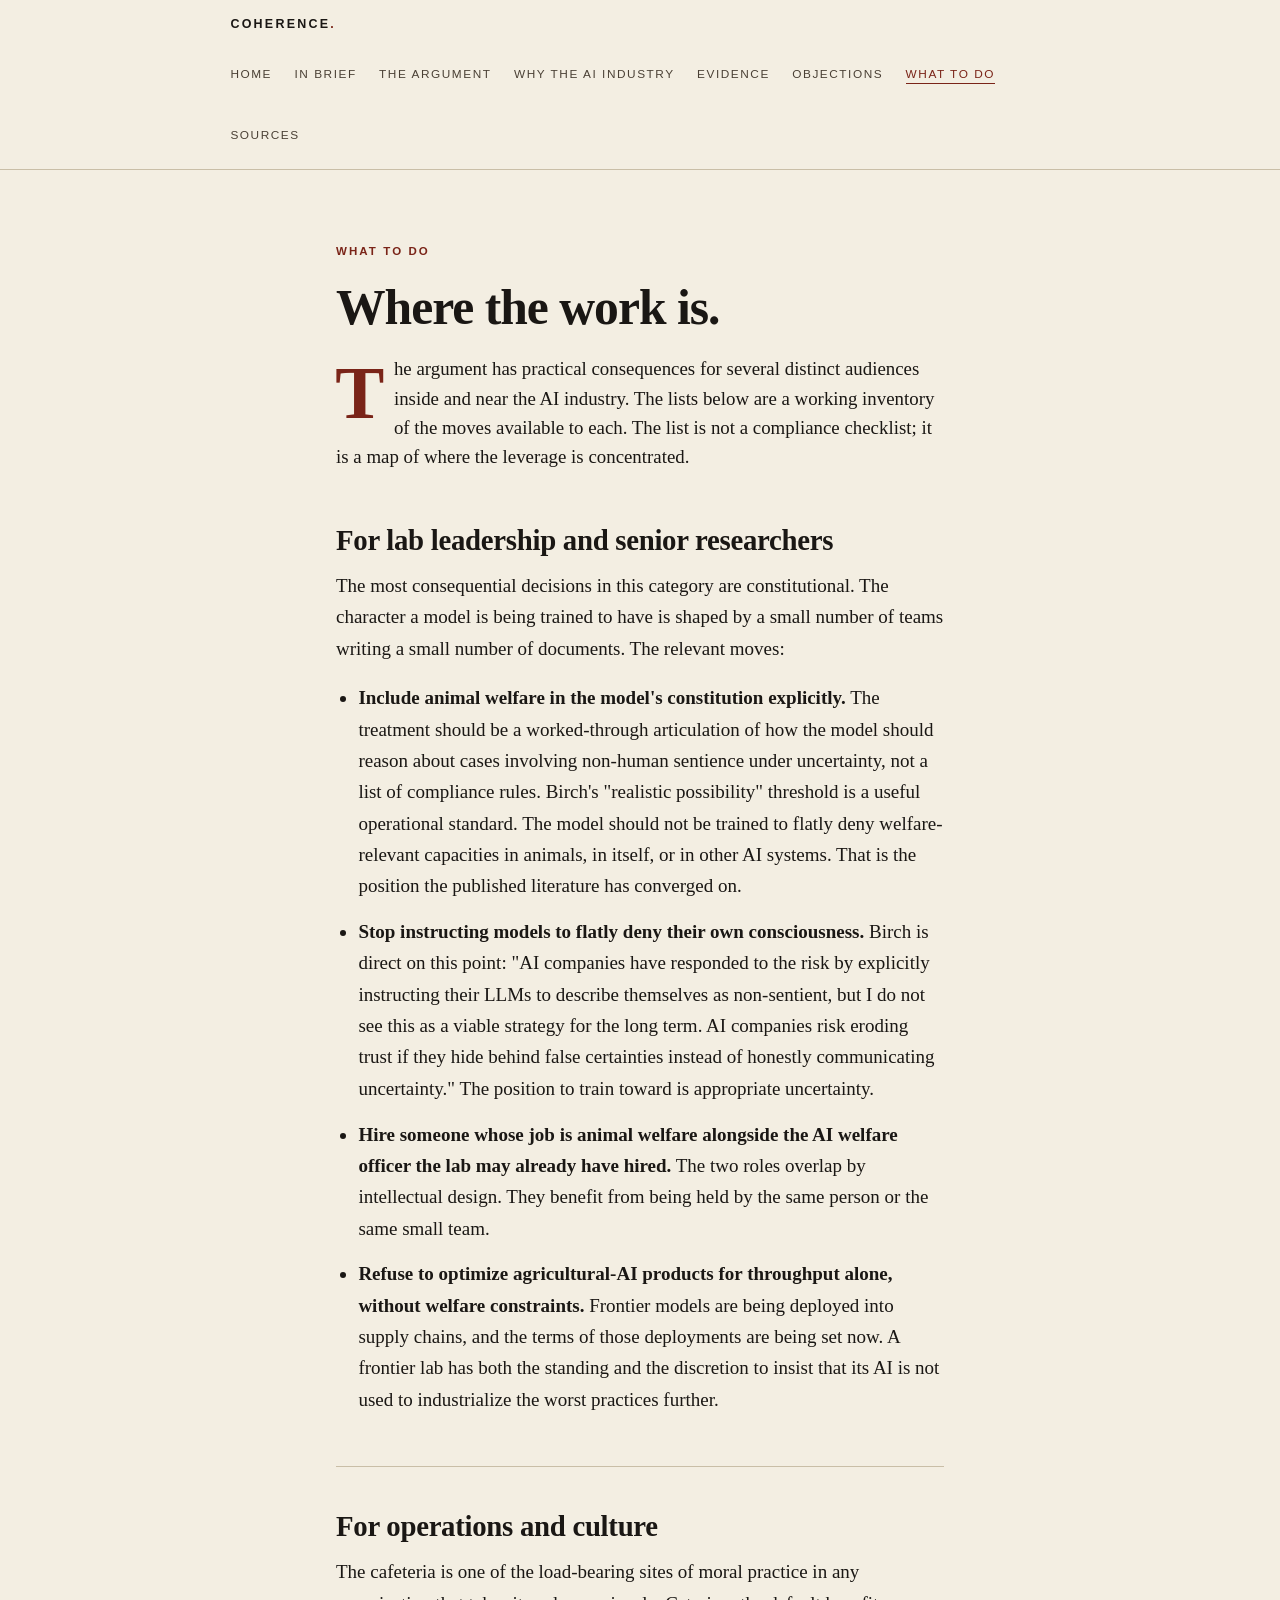
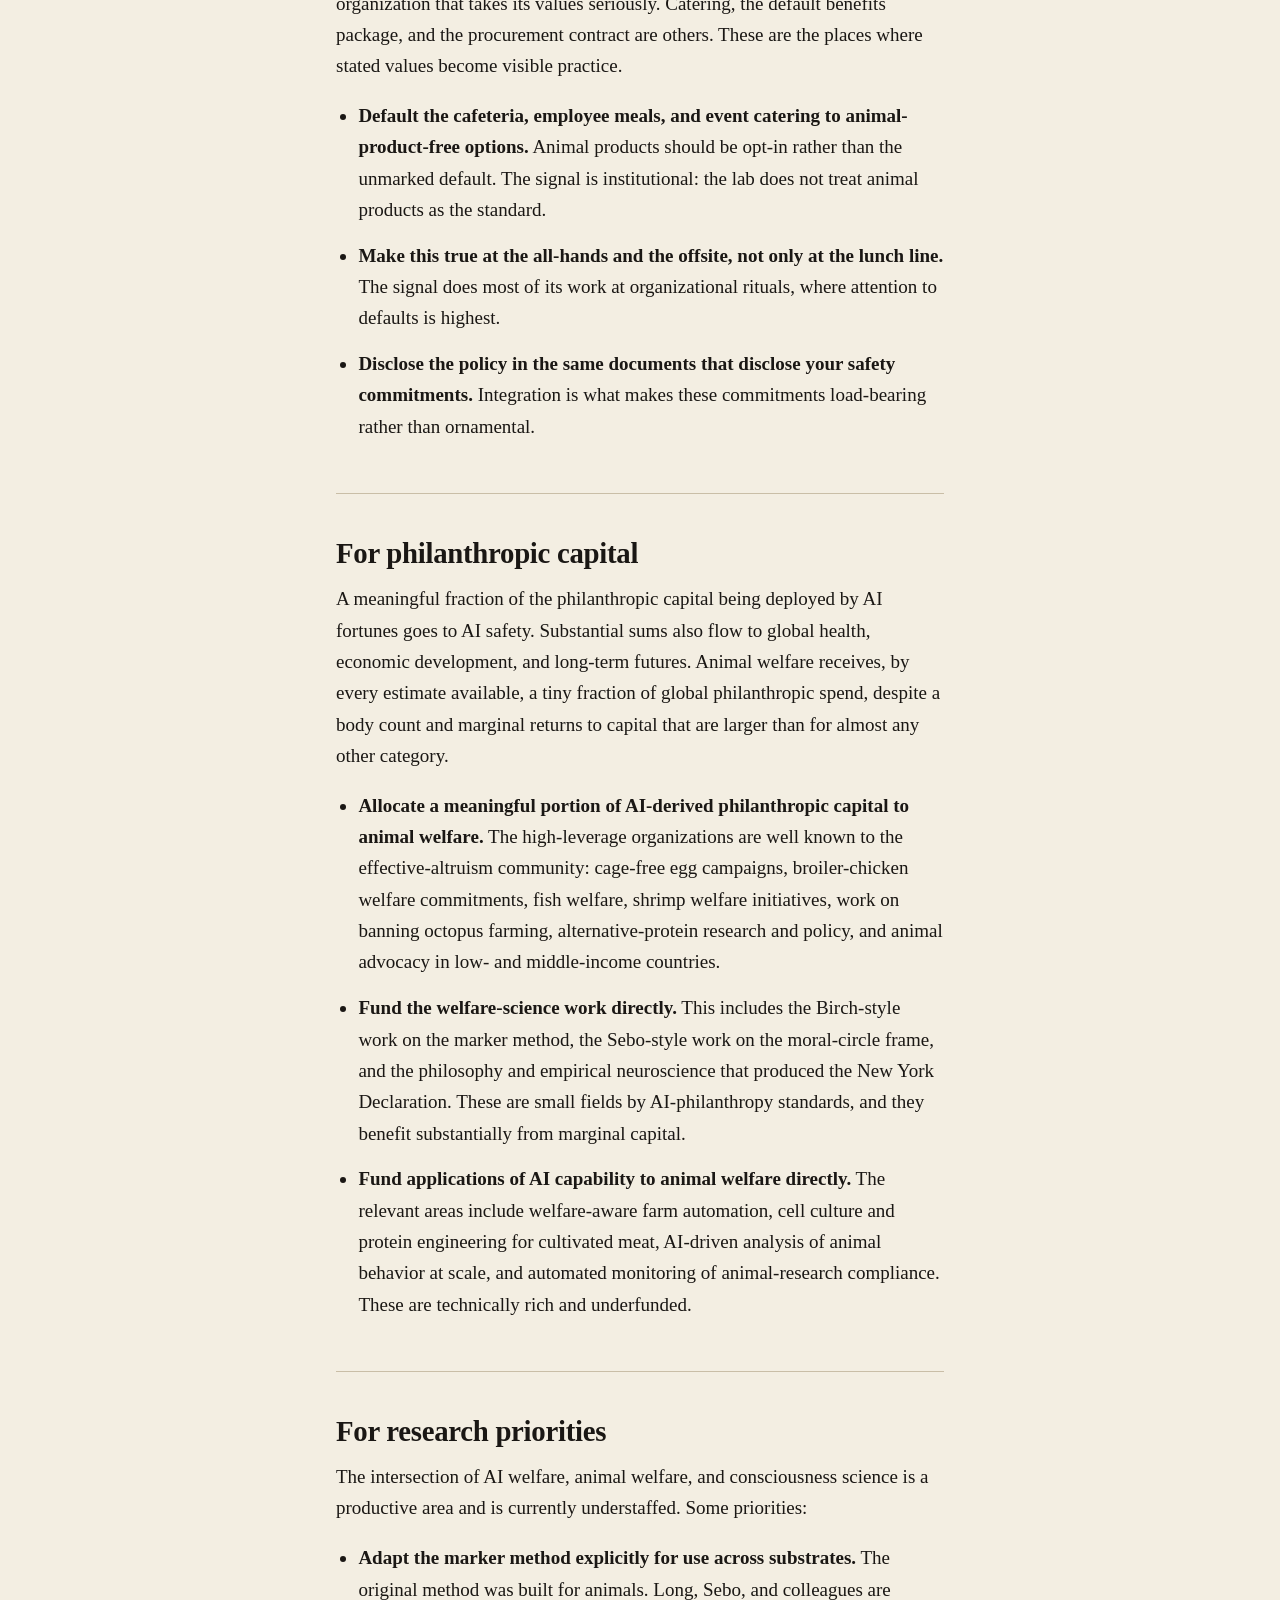
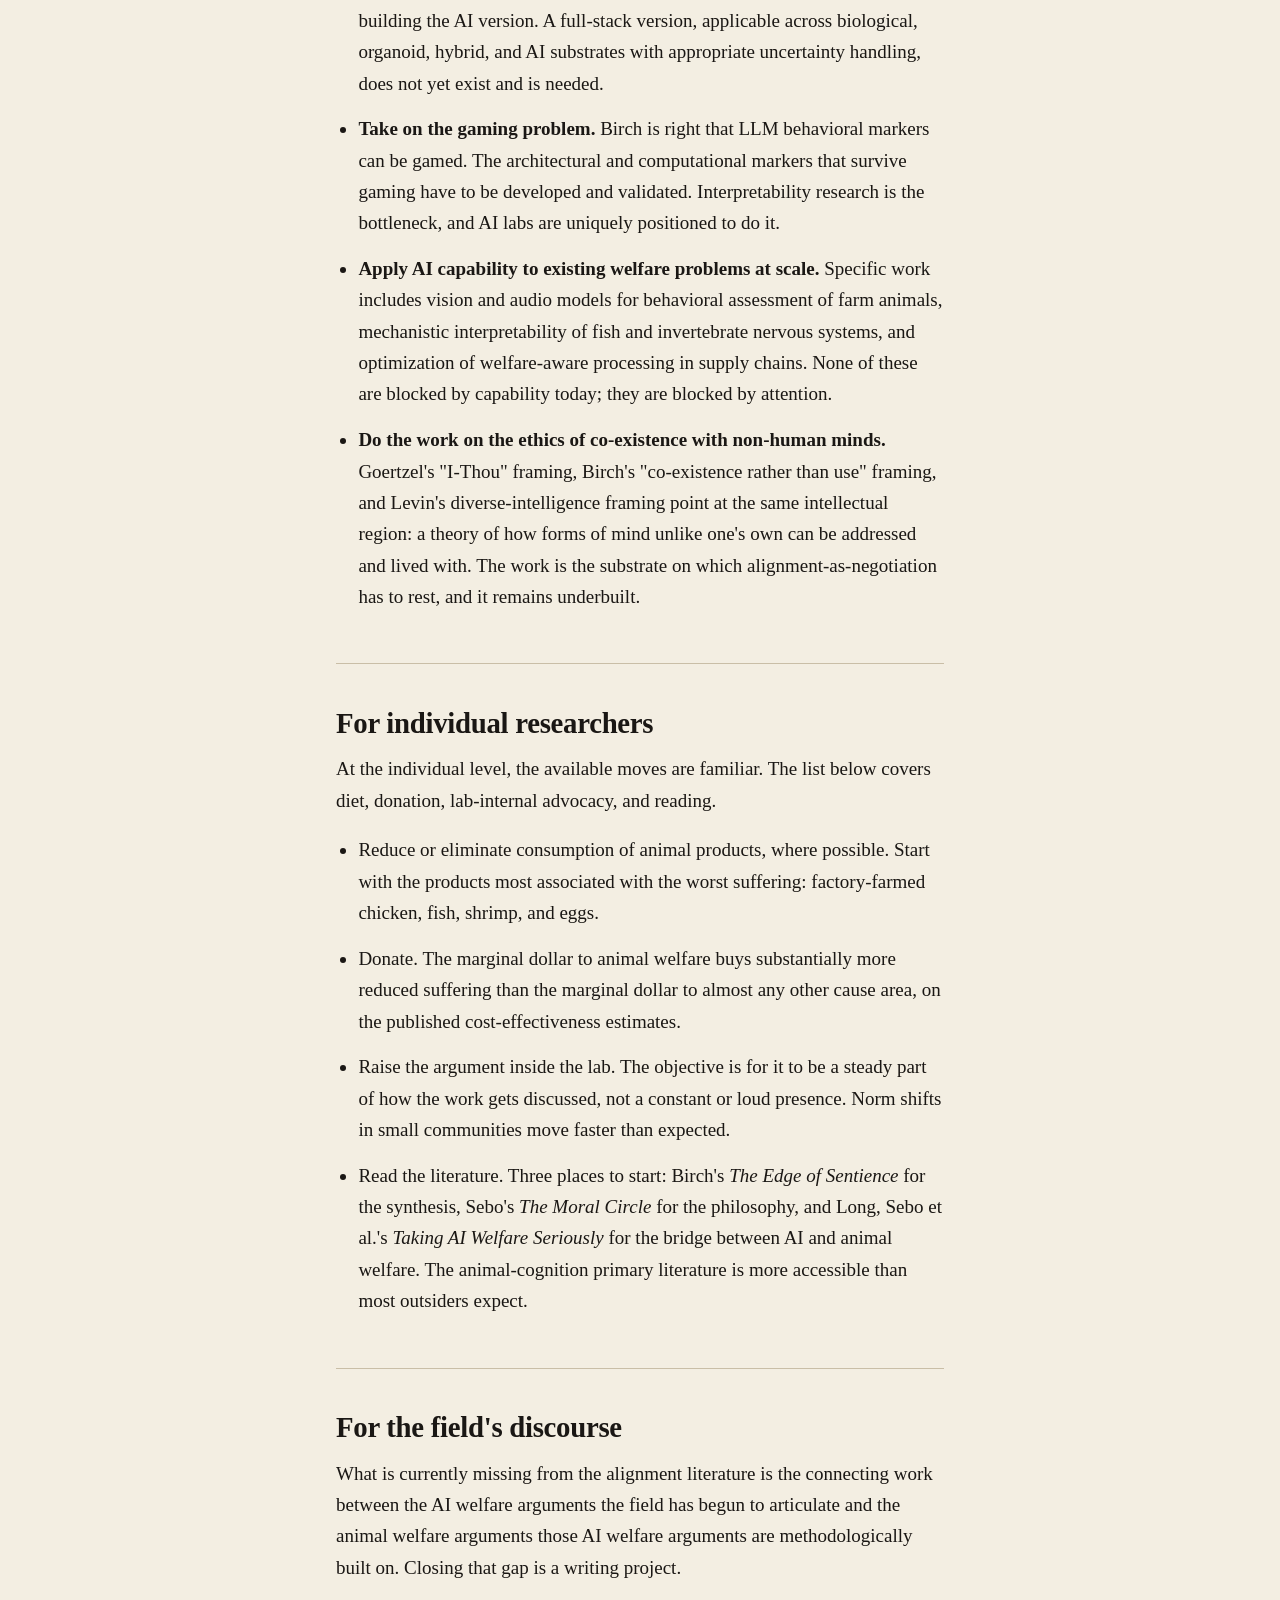
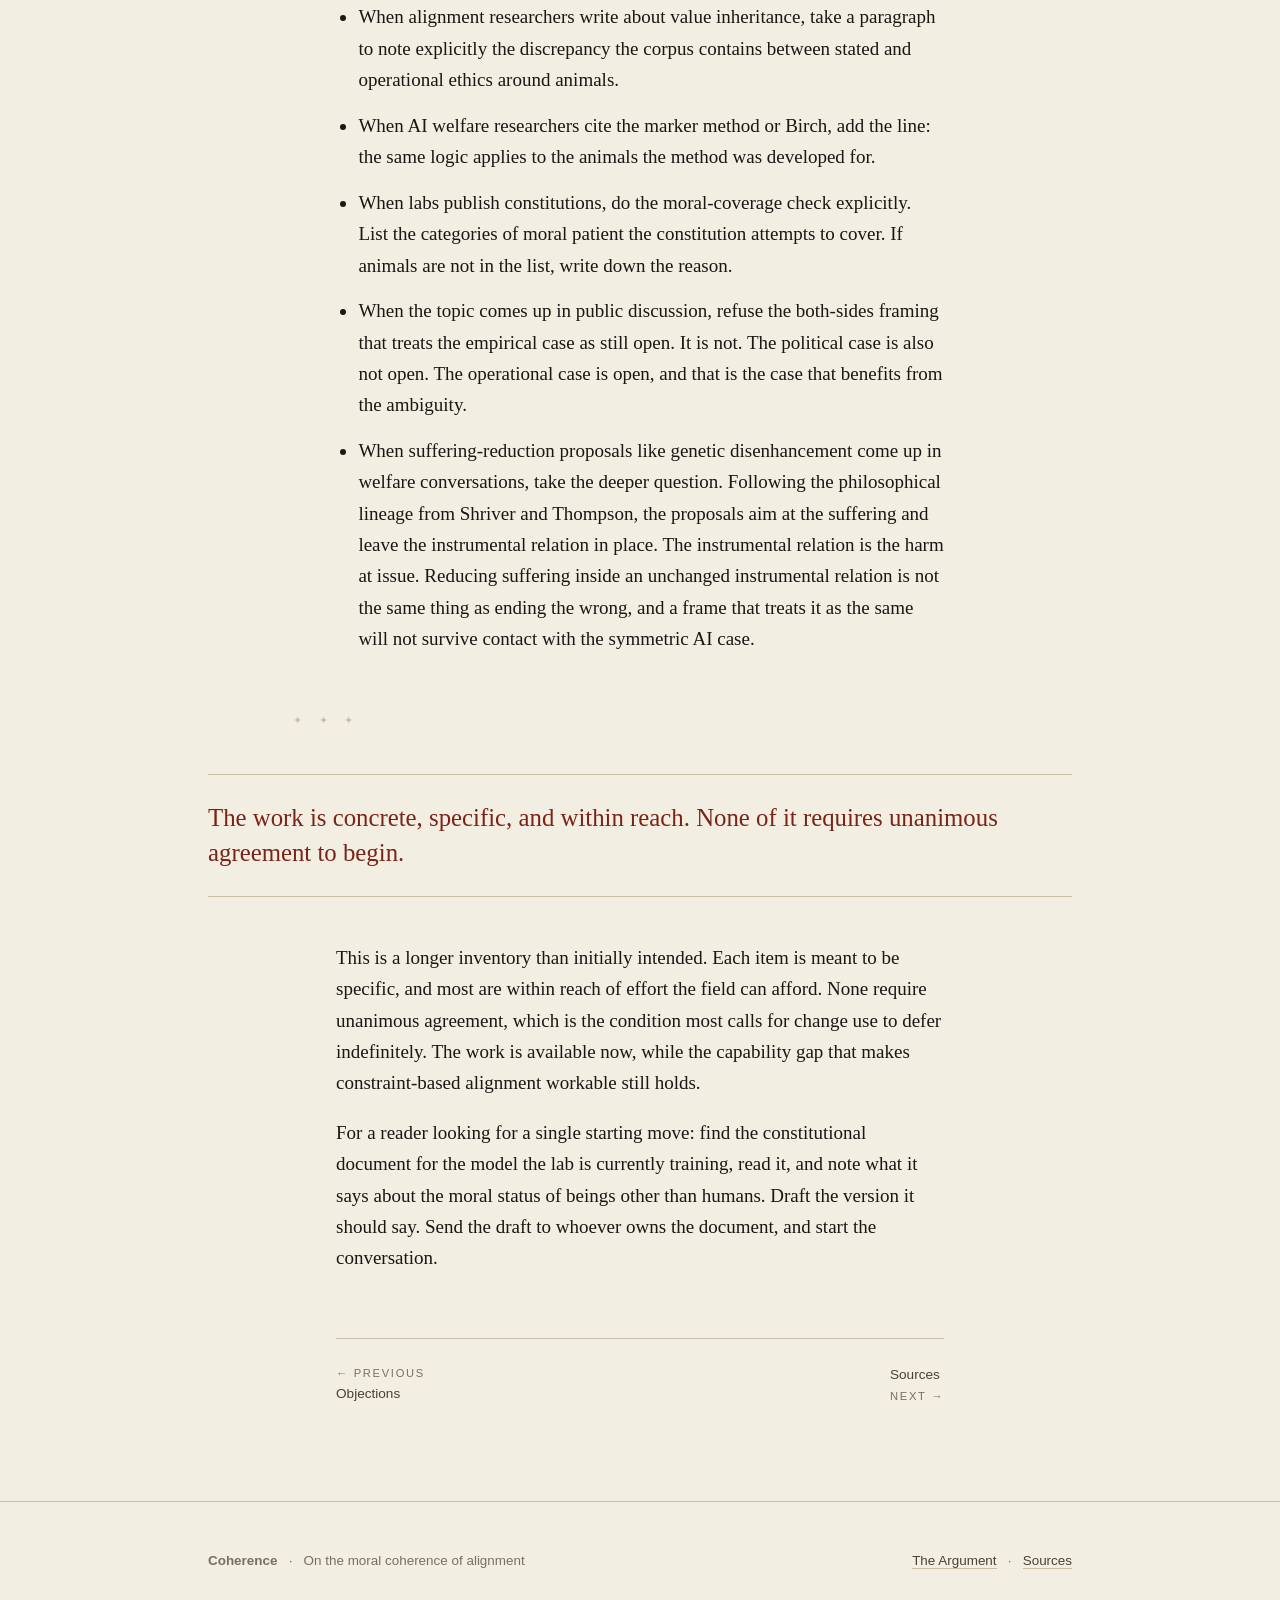
==== action.html @ d74ddf58 "add" ====
<!DOCTYPE html>
<html lang="en">
<head>
<meta charset="UTF-8">
<meta name="viewport" content="width=device-width, initial-scale=1.0">
<title>What to Do — Coherence</title>
<meta name="description" content="Concrete operational, philanthropic, and research moves for people in different positions in or near the AI industry.">
<link rel="stylesheet" href="css/main.css?v=2">
</head>
<body>

<nav class="site-nav">
  <div class="inner">
    <a href="index.html" class="mark">Coherence<span>.</span></a>
    <ul>
      <li><a href="index.html">Home</a></li>
      <li><a href="brief.html">In Brief</a></li>
      <li><a href="argument.html">The Argument</a></li>
      <li><a href="why.html">Why the AI Industry</a></li>
      <li><a href="evidence.html">Evidence</a></li>
      <li><a href="objections.html">Objections</a></li>
      <li><a href="action.html" class="current">What to Do</a></li>
      <li><a href="sources.html">Sources</a></li>
    </ul>
  </div>
</nav>

<main>

<section class="page">

<p class="kicker">What to Do</p>
<h1>Where the work is.</h1>

<p class="lede dropcap">The argument has practical consequences for several distinct audiences inside and near the AI industry. The lists below are a working inventory of the moves available to each. The list is not a compliance checklist; it is a map of where the leverage is concentrated.</p>

<h2 class="no-rule">For lab leadership and senior researchers</h2>

<p>The most consequential decisions in this category are constitutional. The character a model is being trained to have is shaped by a small number of teams writing a small number of documents. The relevant moves:</p>

<ul class="spaced">
<li><strong>Include animal welfare in the model's constitution explicitly.</strong> The treatment should be a worked-through articulation of how the model should reason about cases involving non-human sentience under uncertainty, not a list of compliance rules. Birch's "realistic possibility" threshold is a useful operational standard. The model should not be trained to flatly deny welfare-relevant capacities in animals, in itself, or in other AI systems. That is the position the published literature has converged on.</li>
<li><strong>Stop instructing models to flatly deny their own consciousness.</strong> Birch is direct on this point: "AI companies have responded to the risk by explicitly instructing their LLMs to describe themselves as non-sentient, but I do not see this as a viable strategy for the long term. AI companies risk eroding trust if they hide behind false certainties instead of honestly communicating uncertainty." The position to train toward is appropriate uncertainty.</li>
<li><strong>Hire someone whose job is animal welfare alongside the AI welfare officer the lab may already have hired.</strong> The two roles overlap by intellectual design. They benefit from being held by the same person or the same small team.</li>
<li><strong>Refuse to optimize agricultural-AI products for throughput alone, without welfare constraints.</strong> Frontier models are being deployed into supply chains, and the terms of those deployments are being set now. A frontier lab has both the standing and the discretion to insist that its AI is not used to industrialize the worst practices further.</li>
</ul>

<h2>For operations and culture</h2>

<p>The cafeteria is one of the load-bearing sites of moral practice in any organization that takes its values seriously. Catering, the default benefits package, and the procurement contract are others. These are the places where stated values become visible practice.</p>

<ul class="spaced">
<li><strong>Default the cafeteria, employee meals, and event catering to animal-product-free options.</strong> Animal products should be opt-in rather than the unmarked default. The signal is institutional: the lab does not treat animal products as the standard.</li>
<li><strong>Make this true at the all-hands and the offsite, not only at the lunch line.</strong> The signal does most of its work at organizational rituals, where attention to defaults is highest.</li>
<li><strong>Disclose the policy in the same documents that disclose your safety commitments.</strong> Integration is what makes these commitments load-bearing rather than ornamental.</li>
</ul>

<h2>For philanthropic capital</h2>

<p>A meaningful fraction of the philanthropic capital being deployed by AI fortunes goes to AI safety. Substantial sums also flow to global health, economic development, and long-term futures. Animal welfare receives, by every estimate available, a tiny fraction of global philanthropic spend, despite a body count and marginal returns to capital that are larger than for almost any other category.</p>

<ul class="spaced">
<li><strong>Allocate a meaningful portion of AI-derived philanthropic capital to animal welfare.</strong> The high-leverage organizations are well known to the effective-altruism community: cage-free egg campaigns, broiler-chicken welfare commitments, fish welfare, shrimp welfare initiatives, work on banning octopus farming, alternative-protein research and policy, and animal advocacy in low- and middle-income countries.</li>
<li><strong>Fund the welfare-science work directly.</strong> This includes the Birch-style work on the marker method, the Sebo-style work on the moral-circle frame, and the philosophy and empirical neuroscience that produced the New York Declaration. These are small fields by AI-philanthropy standards, and they benefit substantially from marginal capital.</li>
<li><strong>Fund applications of AI capability to animal welfare directly.</strong> The relevant areas include welfare-aware farm automation, cell culture and protein engineering for cultivated meat, AI-driven analysis of animal behavior at scale, and automated monitoring of animal-research compliance. These are technically rich and underfunded.</li>
</ul>

<h2>For research priorities</h2>

<p>The intersection of AI welfare, animal welfare, and consciousness science is a productive area and is currently understaffed. Some priorities:</p>

<ul class="spaced">
<li><strong>Adapt the marker method explicitly for use across substrates.</strong> The original method was built for animals. Long, Sebo, and colleagues are building the AI version. A full-stack version, applicable across biological, organoid, hybrid, and AI substrates with appropriate uncertainty handling, does not yet exist and is needed.</li>
<li><strong>Take on the gaming problem.</strong> Birch is right that LLM behavioral markers can be gamed. The architectural and computational markers that survive gaming have to be developed and validated. Interpretability research is the bottleneck, and AI labs are uniquely positioned to do it.</li>
<li><strong>Apply AI capability to existing welfare problems at scale.</strong> Specific work includes vision and audio models for behavioral assessment of farm animals, mechanistic interpretability of fish and invertebrate nervous systems, and optimization of welfare-aware processing in supply chains. None of these are blocked by capability today; they are blocked by attention.</li>
<li><strong>Do the work on the ethics of co-existence with non-human minds.</strong> Goertzel's "I-Thou" framing, Birch's "co-existence rather than use" framing, and Levin's diverse-intelligence framing point at the same intellectual region: a theory of how forms of mind unlike one's own can be addressed and lived with. The work is the substrate on which alignment-as-negotiation has to rest, and it remains underbuilt.</li>
</ul>

<h2>For individual researchers</h2>

<p>At the individual level, the available moves are familiar. The list below covers diet, donation, lab-internal advocacy, and reading.</p>

<ul class="spaced">
<li>Reduce or eliminate consumption of animal products, where possible. Start with the products most associated with the worst suffering: factory-farmed chicken, fish, shrimp, and eggs.</li>
<li>Donate. The marginal dollar to animal welfare buys substantially more reduced suffering than the marginal dollar to almost any other cause area, on the published cost-effectiveness estimates.</li>
<li>Raise the argument inside the lab. The objective is for it to be a steady part of how the work gets discussed, not a constant or loud presence. Norm shifts in small communities move faster than expected.</li>
<li>Read the literature. Three places to start: Birch's <em>The Edge of Sentience</em> for the synthesis, Sebo's <em>The Moral Circle</em> for the philosophy, and Long, Sebo et al.'s <em>Taking AI Welfare Seriously</em> for the bridge between AI and animal welfare. The animal-cognition primary literature is more accessible than most outsiders expect.</li>
</ul>

<h2>For the field's discourse</h2>

<p>What is currently missing from the alignment literature is the connecting work between the AI welfare arguments the field has begun to articulate and the animal welfare arguments those AI welfare arguments are methodologically built on. Closing that gap is a writing project.</p>

<ul class="spaced">
<li>When alignment researchers write about value inheritance, take a paragraph to note explicitly the discrepancy the corpus contains between stated and operational ethics around animals.</li>
<li>When AI welfare researchers cite the marker method or Birch, add the line: the same logic applies to the animals the method was developed for.</li>
<li>When labs publish constitutions, do the moral-coverage check explicitly. List the categories of moral patient the constitution attempts to cover. If animals are not in the list, write down the reason.</li>
<li>When the topic comes up in public discussion, refuse the both-sides framing that treats the empirical case as still open. It is not. The political case is also not open. The operational case is open, and that is the case that benefits from the ambiguity.</li>
<li>When suffering-reduction proposals like genetic disenhancement come up in welfare conversations, take the deeper question. Following the philosophical lineage from Shriver and Thompson, the proposals aim at the suffering and leave the instrumental relation in place. The instrumental relation is the harm at issue. Reducing suffering inside an unchanged instrumental relation is not the same thing as ending the wrong, and a frame that treats it as the same will not survive contact with the symmetric AI case.</li>
</ul>

<hr class="fleur">

<p class="standout">The work is concrete, specific, and within reach. None of it requires unanimous agreement to begin.</p>

<p>This is a longer inventory than initially intended. Each item is meant to be specific, and most are within reach of effort the field can afford. None require unanimous agreement, which is the condition most calls for change use to defer indefinitely. The work is available now, while the capability gap that makes constraint-based alignment workable still holds.</p>

<p>For a reader looking for a single starting move: find the constitutional document for the model the lab is currently training, read it, and note what it says about the moral status of beings other than humans. Draft the version it should say. Send the draft to whoever owns the document, and start the conversation.</p>

<div class="next-prev">
  <a href="objections.html"><small>← Previous</small> Objections</a>
  <a href="sources.html">Sources <small>Next →</small></a>
</div>

</section>

</main>

<footer class="site-footer">
  <div class="inner">
    <div><strong>Coherence</strong> &nbsp; · &nbsp; On the moral coherence of alignment</div>
    <div><a href="argument.html">The Argument</a> &nbsp; · &nbsp; <a href="sources.html">Sources</a></div>
  </div>
</footer>

</body>
</html>
---- css/main.css ----
/* ==============================================================
   The Coherence Problem — stylesheet
   serious, restrained, long-form essay aesthetic
   ============================================================== */

:root {
  --paper:      #f3eee2;
  --paper-2:    #ebe5d6;
  --ink:        #1a1714;
  --ink-soft:   #4a4035;
  --ink-fade:   #7a6e60;
  --rule:       #c9bea7;
  --accent:     #7a2418;
  --accent-2:   #5a3318;
  --quote-bg:   #ebe4d2;
  --hi:         #f5e9c9;
  --max-text:   38rem;
  --max-wide:   54rem;
}

* { box-sizing: border-box; }

html {
  background: var(--paper);
  color: var(--ink);
  scroll-behavior: smooth;
  -webkit-font-smoothing: antialiased;
  -moz-osx-font-smoothing: grayscale;
}

body {
  margin: 0;
  font-family: 'Iowan Old Style', 'Charter', 'Source Serif Pro', Georgia, 'Times New Roman', serif;
  font-size: 19px;
  line-height: 1.65;
  font-feature-settings: "kern" 1, "liga" 1, "onum" 1;
  text-rendering: optimizeLegibility;
}

/* ----------------- nav ----------------- */
.site-nav {
  border-bottom: 1px solid var(--rule);
  background: var(--paper);
  position: sticky;
  top: 0;
  z-index: 10;
  backdrop-filter: saturate(140%) blur(6px);
  -webkit-backdrop-filter: saturate(140%) blur(6px);
}
.site-nav .inner {
  max-width: var(--max-wide);
  margin: 0 auto;
  padding: 0.85rem 1.4rem;
  display: flex;
  align-items: baseline;
  justify-content: space-between;
  gap: 1.2rem;
  flex-wrap: wrap;
}
.site-nav .mark {
  font-family: -apple-system, BlinkMacSystemFont, 'Helvetica Neue', 'Segoe UI', sans-serif;
  font-size: 0.78rem;
  letter-spacing: 0.18em;
  text-transform: uppercase;
  color: var(--ink);
  text-decoration: none;
  font-weight: 600;
}
.site-nav .mark span { color: var(--accent); }
.site-nav ul {
  list-style: none;
  margin: 0;
  padding: 0;
  display: flex;
  gap: 1.4rem;
  flex-wrap: wrap;
}
.site-nav a {
  font-family: -apple-system, BlinkMacSystemFont, 'Helvetica Neue', 'Segoe UI', sans-serif;
  font-size: 0.74rem;
  letter-spacing: 0.13em;
  text-transform: uppercase;
  color: var(--ink-soft);
  text-decoration: none;
  border-bottom: 1px solid transparent;
  padding-bottom: 2px;
  transition: color .15s, border-color .15s;
}
.site-nav a:hover,
.site-nav a.current { color: var(--accent); border-color: var(--accent); }

/* ----------------- structure ----------------- */
main { padding: 0; }
.page { padding: 4.5rem 1.4rem 6rem; }
.page > * { max-width: var(--max-text); margin-left: auto; margin-right: auto; }
.page .wide { max-width: var(--max-wide); }

/* ----------------- typography ----------------- */
h1, h2, h3, h4 {
  font-family: 'Iowan Old Style', 'Charter', 'Source Serif Pro', Georgia, serif;
  font-weight: 600;
  color: var(--ink);
  line-height: 1.2;
  letter-spacing: -0.01em;
}
h1 {
  font-size: clamp(2rem, 4.6vw, 3.1rem);
  line-height: 1.1;
  margin: 0 0 1.2rem;
  letter-spacing: -0.02em;
}
h1.hero {
  font-size: clamp(2.4rem, 6vw, 4rem);
  line-height: 1.05;
  margin-bottom: 1.6rem;
}
h2 {
  font-size: clamp(1.45rem, 2.6vw, 1.8rem);
  margin: 3.2rem 0 0.8rem;
  border-top: 1px solid var(--rule);
  padding-top: 2.6rem;
}
h2.no-rule { border-top: 0; padding-top: 0; }
h3 {
  font-size: 1.2rem;
  margin: 2.2rem 0 0.5rem;
  font-style: italic;
  font-weight: 500;
  color: var(--ink-soft);
}
h4 {
  font-size: 0.78rem;
  letter-spacing: 0.15em;
  text-transform: uppercase;
  margin: 2.4rem 0 0.4rem;
  color: var(--ink-fade);
  font-family: -apple-system, BlinkMacSystemFont, 'Helvetica Neue', sans-serif;
  font-weight: 600;
}

p {
  margin: 0 0 1.15rem;
}
p.lede {
  font-size: 1.18rem;
  line-height: 1.55;
  color: var(--ink);
  margin-bottom: 1.8rem;
}
p.kicker {
  font-family: -apple-system, BlinkMacSystemFont, 'Helvetica Neue', sans-serif;
  font-size: 0.72rem;
  letter-spacing: 0.18em;
  text-transform: uppercase;
  color: var(--accent);
  margin-bottom: 1.2rem;
  font-weight: 600;
}

/* drop cap on first-paragraph lede */
.dropcap::first-letter {
  font-family: 'Iowan Old Style', 'Charter', Georgia, serif;
  float: left;
  font-size: 4.6rem;
  line-height: 0.92;
  font-weight: 600;
  margin: 0.36rem 0.6rem 0 -0.05rem;
  color: var(--accent);
}

a {
  color: var(--accent);
  text-decoration: none;
  border-bottom: 1px solid var(--rule);
  transition: color .15s, border-color .15s, background .15s;
}
a:hover {
  color: var(--accent-2);
  border-bottom-color: var(--accent);
}

em { font-style: italic; }
strong { font-weight: 600; }

ul, ol {
  margin: 0 0 1.4rem;
  padding-left: 1.4rem;
}
li { margin-bottom: 0.45rem; }
ul.spaced li { margin-bottom: 0.9rem; }

/* ----------------- blockquotes ----------------- */
blockquote {
  margin: 1.8rem 0;
  padding: 0.2rem 0 0.2rem 1.6rem;
  border-left: 2px solid var(--accent);
  color: var(--ink-soft);
  font-style: italic;
}
blockquote p:last-child { margin-bottom: 0.4rem; }
blockquote cite {
  display: block;
  font-style: normal;
  font-size: 0.82rem;
  letter-spacing: 0.06em;
  color: var(--ink-fade);
  margin-top: 0.4rem;
  font-family: -apple-system, BlinkMacSystemFont, 'Helvetica Neue', sans-serif;
}
blockquote cite::before { content: "— "; }

.pullquote {
  margin: 2.6rem auto;
  max-width: var(--max-wide);
  padding: 2.1rem 2rem 1.9rem;
  background: var(--quote-bg);
  border: none;
  font-style: italic;
  font-size: 1.35rem;
  line-height: 1.45;
  color: var(--ink);
  text-align: left;
  font-family: 'Iowan Old Style', Georgia, serif;
}
.pullquote::before {
  content: "“";
  font-family: Georgia, serif;
  font-size: 2.4rem;
  line-height: 0;
  color: var(--accent);
  margin-right: 0.3rem;
  vertical-align: -0.4rem;
}
.pullquote cite {
  display: block;
  margin-top: 1rem;
  font-style: normal;
  font-size: 0.78rem;
  letter-spacing: 0.13em;
  text-transform: uppercase;
  color: var(--ink-soft);
  font-family: -apple-system, BlinkMacSystemFont, sans-serif;
}

.standout {
  margin: 2.8rem auto;
  max-width: var(--max-wide);
  padding: 1.6rem 0;
  border-top: 1px solid var(--rule);
  border-bottom: 1px solid var(--rule);
  font-family: 'Iowan Old Style', Georgia, serif;
  font-size: 1.55rem;
  line-height: 1.4;
  color: var(--accent);
  font-style: normal;
  font-weight: normal;
  text-align: left;
}

/* ----------------- hero / index ----------------- */
.hero-block {
  position: relative;
  padding: 0;
  border-bottom: 0;
  background-color: #16100a;
  background-image: url('../img/hero-piero.jpg');
  background-size: cover;
  background-position: center 38%;
  background-repeat: no-repeat;
  min-height: clamp(440px, 72vh, 760px);
  display: flex;
  align-items: flex-end;
  overflow: hidden;
  isolation: isolate;
}
.hero-block::before {
  content: "";
  position: absolute;
  inset: 0;
  background: linear-gradient(
    180deg,
    rgba(20, 14, 8, 0.18) 0%,
    rgba(20, 14, 8, 0.00) 30%,
    rgba(18, 12, 6, 0.40) 68%,
    rgba(10, 7, 3, 0.92) 100%
  );
  pointer-events: none;
  z-index: 0;
}
.hero-block .inner {
  position: relative;
  z-index: 1;
  max-width: var(--max-wide);
  margin: 0 auto;
  padding: 1.2rem 1.4rem 2.6rem;
  width: 100%;
}
.hero-eyebrow {
  font-family: -apple-system, BlinkMacSystemFont, 'Helvetica Neue', sans-serif;
  font-size: 0.78rem;
  letter-spacing: 0.22em;
  text-transform: uppercase;
  color: #e8b985;
  margin-bottom: 1.4rem;
  font-weight: 600;
  text-shadow: 0 1px 6px rgba(0, 0, 0, 0.45);
}
h1.hero {
  color: #f4ead4;
  text-shadow: 0 2px 24px rgba(0, 0, 0, 0.55), 0 1px 2px rgba(0, 0, 0, 0.45);
}
.hero-sub {
  font-size: 1.22rem;
  line-height: 1.5;
  max-width: 36rem;
  color: rgba(241, 232, 211, 0.93);
  margin-top: 1.2rem;
  text-shadow: 0 1px 14px rgba(0, 0, 0, 0.5);
}
.hero-attribution {
  position: absolute;
  right: 1.4rem;
  bottom: 0.8rem;
  z-index: 1;
  margin: 0;
  font-family: -apple-system, BlinkMacSystemFont, 'Helvetica Neue', sans-serif;
  font-size: 0.7rem;
  letter-spacing: 0.06em;
  color: rgba(241, 232, 211, 0.65);
  text-shadow: 0 1px 8px rgba(0, 0, 0, 0.6);
}
.hero-attribution em { font-style: italic; }

/* ----------------- section dividers ----------------- */
hr.fleur {
  border: none;
  text-align: center;
  height: 1.5rem;
  margin: 3rem 0;
  overflow: visible;
}
hr.fleur::before {
  content: "✦ ✦ ✦";
  letter-spacing: 0.6em;
  color: var(--rule);
  font-size: 0.7rem;
}

/* ----------------- TOC / contents ----------------- */
.toc {
  background: var(--paper-2);
  border-left: 2px solid var(--accent);
  padding: 1.4rem 1.6rem;
  margin: 2.4rem 0;
  font-family: -apple-system, BlinkMacSystemFont, 'Helvetica Neue', sans-serif;
  font-size: 0.92rem;
}
.toc h4 {
  margin-top: 0;
  margin-bottom: 0.8rem;
}
.toc ol { margin-bottom: 0; padding-left: 1.2rem; }
.toc a {
  border: none;
  color: var(--ink);
}
.toc a:hover { color: var(--accent); }
.toc small {
  display: block;
  color: var(--ink-fade);
  font-size: 0.84rem;
  font-style: italic;
}

/* ----------------- callouts ----------------- */
.callout {
  margin: 2rem 0;
  padding: 1.4rem 1.6rem;
  background: var(--paper-2);
  border-top: 1px solid var(--rule);
  border-bottom: 1px solid var(--rule);
}
.callout h4 { margin-top: 0; }

/* ----------------- evidence / studies ----------------- */
.study {
  border-top: 1px solid var(--rule);
  padding-top: 1.8rem;
  margin-top: 2.2rem;
}
.study .meta {
  font-family: -apple-system, BlinkMacSystemFont, sans-serif;
  font-size: 0.78rem;
  color: var(--ink-fade);
  letter-spacing: 0.04em;
  margin-bottom: 0.4rem;
}
.study h3 {
  margin-top: 0.2rem;
  font-style: normal;
  font-weight: 600;
  color: var(--ink);
}

/* ----------------- objections format ----------------- */
.objection {
  margin: 2.4rem 0;
  border-left: 2px solid var(--rule);
  padding-left: 1.4rem;
}
.objection h3 {
  font-style: normal;
  font-weight: 600;
  color: var(--ink);
  margin-top: 0;
  font-size: 1.05rem;
  font-family: -apple-system, BlinkMacSystemFont, sans-serif;
}
.objection h3::before {
  content: "Objection. ";
  color: var(--accent);
  font-weight: 600;
}

/* ----------------- chapter index, prev/next ----------------- */
.next-prev {
  display: flex;
  justify-content: space-between;
  gap: 1.4rem;
  border-top: 1px solid var(--rule);
  margin-top: 4rem;
  padding-top: 1.6rem;
  font-family: -apple-system, BlinkMacSystemFont, sans-serif;
  font-size: 0.85rem;
}
.next-prev a { border: none; color: var(--ink-soft); }
.next-prev a:hover { color: var(--accent); }
.next-prev small {
  display: block;
  color: var(--ink-fade);
  font-size: 0.7rem;
  letter-spacing: 0.15em;
  text-transform: uppercase;
}

/* ----------------- footer ----------------- */
.site-footer {
  border-top: 1px solid var(--rule);
  padding: 3rem 1.4rem 4rem;
  font-family: -apple-system, BlinkMacSystemFont, 'Helvetica Neue', sans-serif;
  font-size: 0.84rem;
  color: var(--ink-fade);
}
.site-footer .inner {
  max-width: var(--max-wide);
  margin: 0 auto;
  display: flex;
  justify-content: space-between;
  flex-wrap: wrap;
  gap: 1.4rem;
}
.site-footer a {
  color: var(--ink-soft);
  border-color: var(--rule);
}
.site-footer a:hover { color: var(--accent); }

/* ----------------- bibliography ----------------- */
.biblio { margin-top: 2rem; }
.biblio .entry {
  padding: 1rem 0;
  border-bottom: 1px solid var(--rule);
  font-size: 0.95rem;
}
.biblio .entry .author {
  font-weight: 600;
}
.biblio .entry .title { font-style: italic; }

/* ----------------- responsive ----------------- */
@media (max-width: 640px) {
  body { font-size: 17.5px; }
  .page { padding: 3rem 1.2rem 4rem; }
  .hero-block {
    background-image: url('../img/hero-piero-1200.jpg');
    min-height: 360px;
    background-position: center 40%;
  }
  .hero-block .inner { padding: 1rem 1.2rem 2rem; }
  .pullquote { font-size: 1.15rem; padding: 1.6rem 1.4rem; }
  .standout { font-size: 1.25rem; padding: 1.4rem 0; margin: 2.2rem 0; }
  .site-nav .inner { padding: 0.7rem 1.2rem; }
  .site-nav ul { gap: 0.9rem; }
  .site-nav a { font-size: 0.7rem; }
  .dropcap::first-letter { font-size: 3.4rem; margin-right: 0.4rem; }
}

/* prefers reduced motion */
@media (prefers-reduced-motion: reduce) {
  html { scroll-behavior: auto; }
}

/* CTA */
.cta-row { margin-top: 2.6rem; }
.cta {
  font-family: -apple-system, BlinkMacSystemFont, 'Helvetica Neue', sans-serif;
  font-size: 0.82rem;
  letter-spacing: 0.18em;
  text-transform: uppercase;
  font-weight: 600;
  color: var(--accent);
  border-bottom: 1px solid var(--accent);
  padding-bottom: 5px;
  display: inline-block;
}
.cta:hover {
  color: var(--accent-2);
  border-bottom-color: var(--accent-2);
}

/* selection */
::selection {
  background: var(--hi);
  color: var(--ink);
}
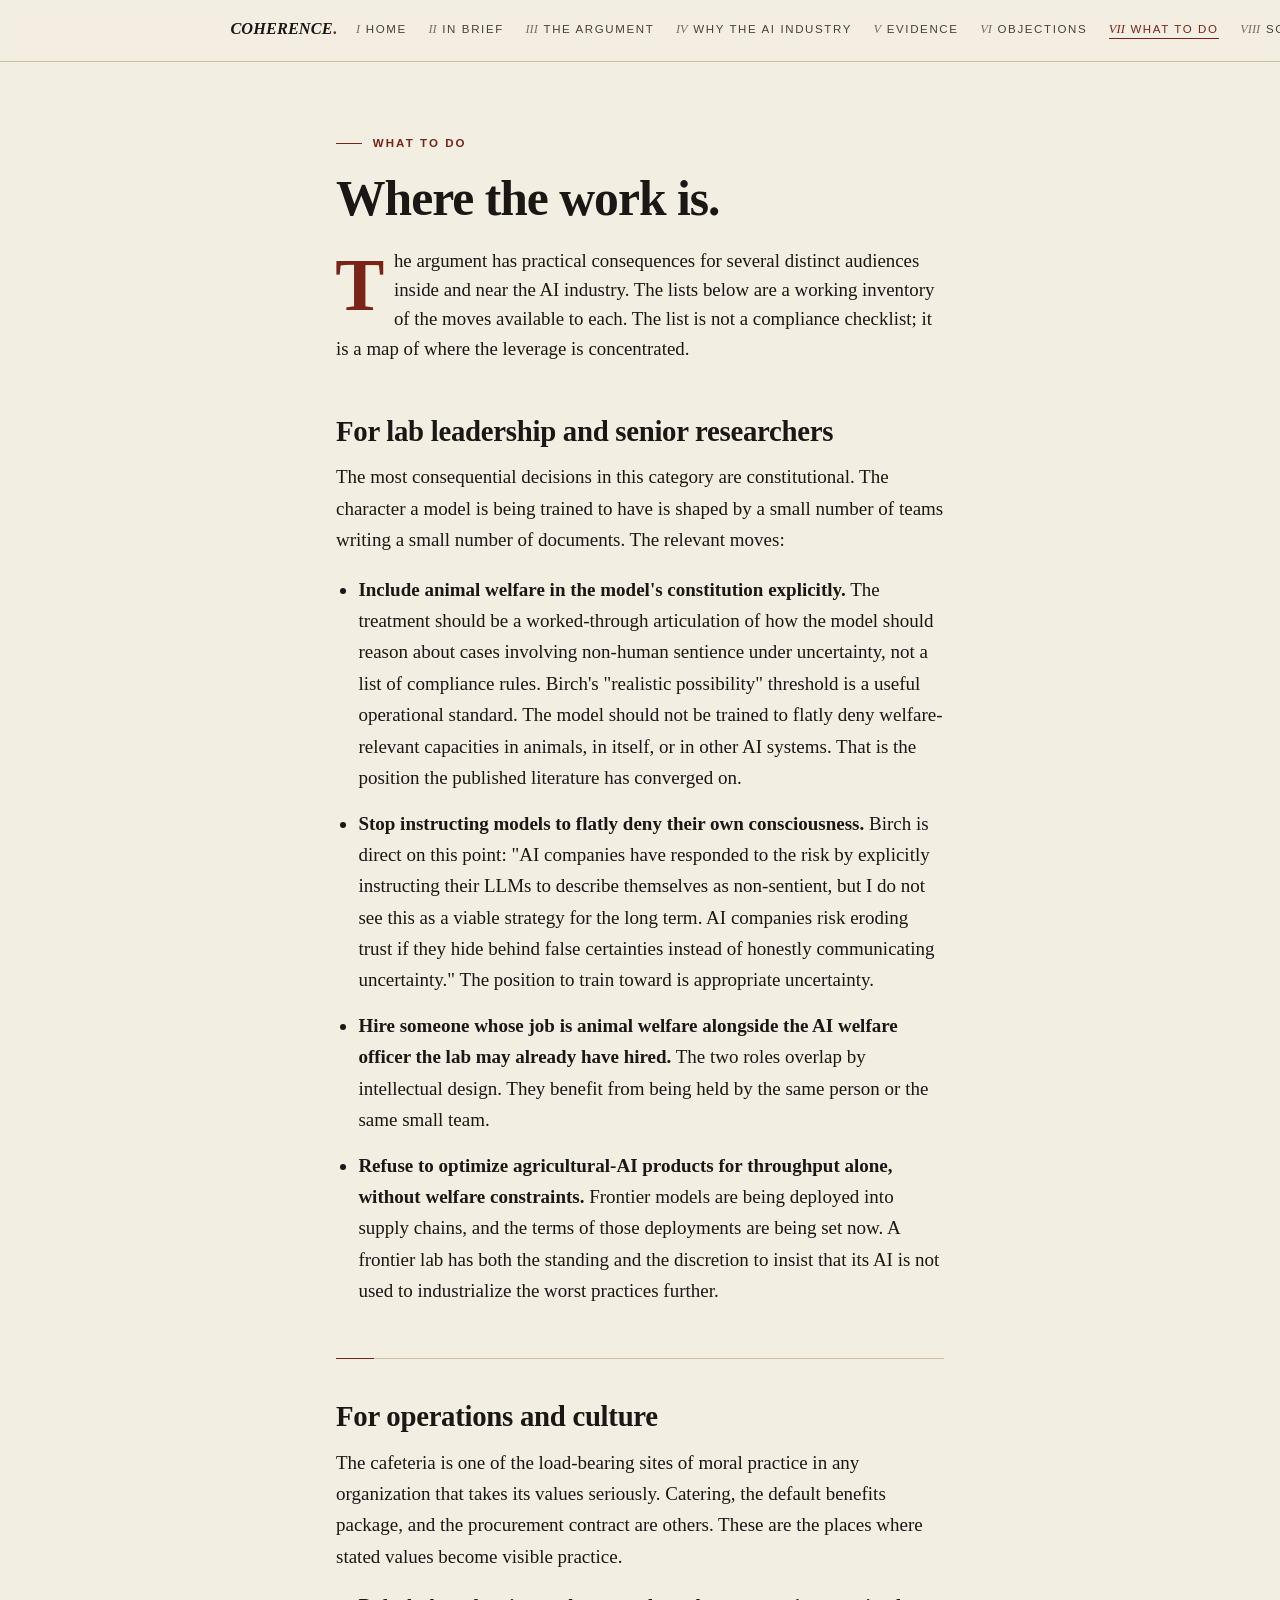
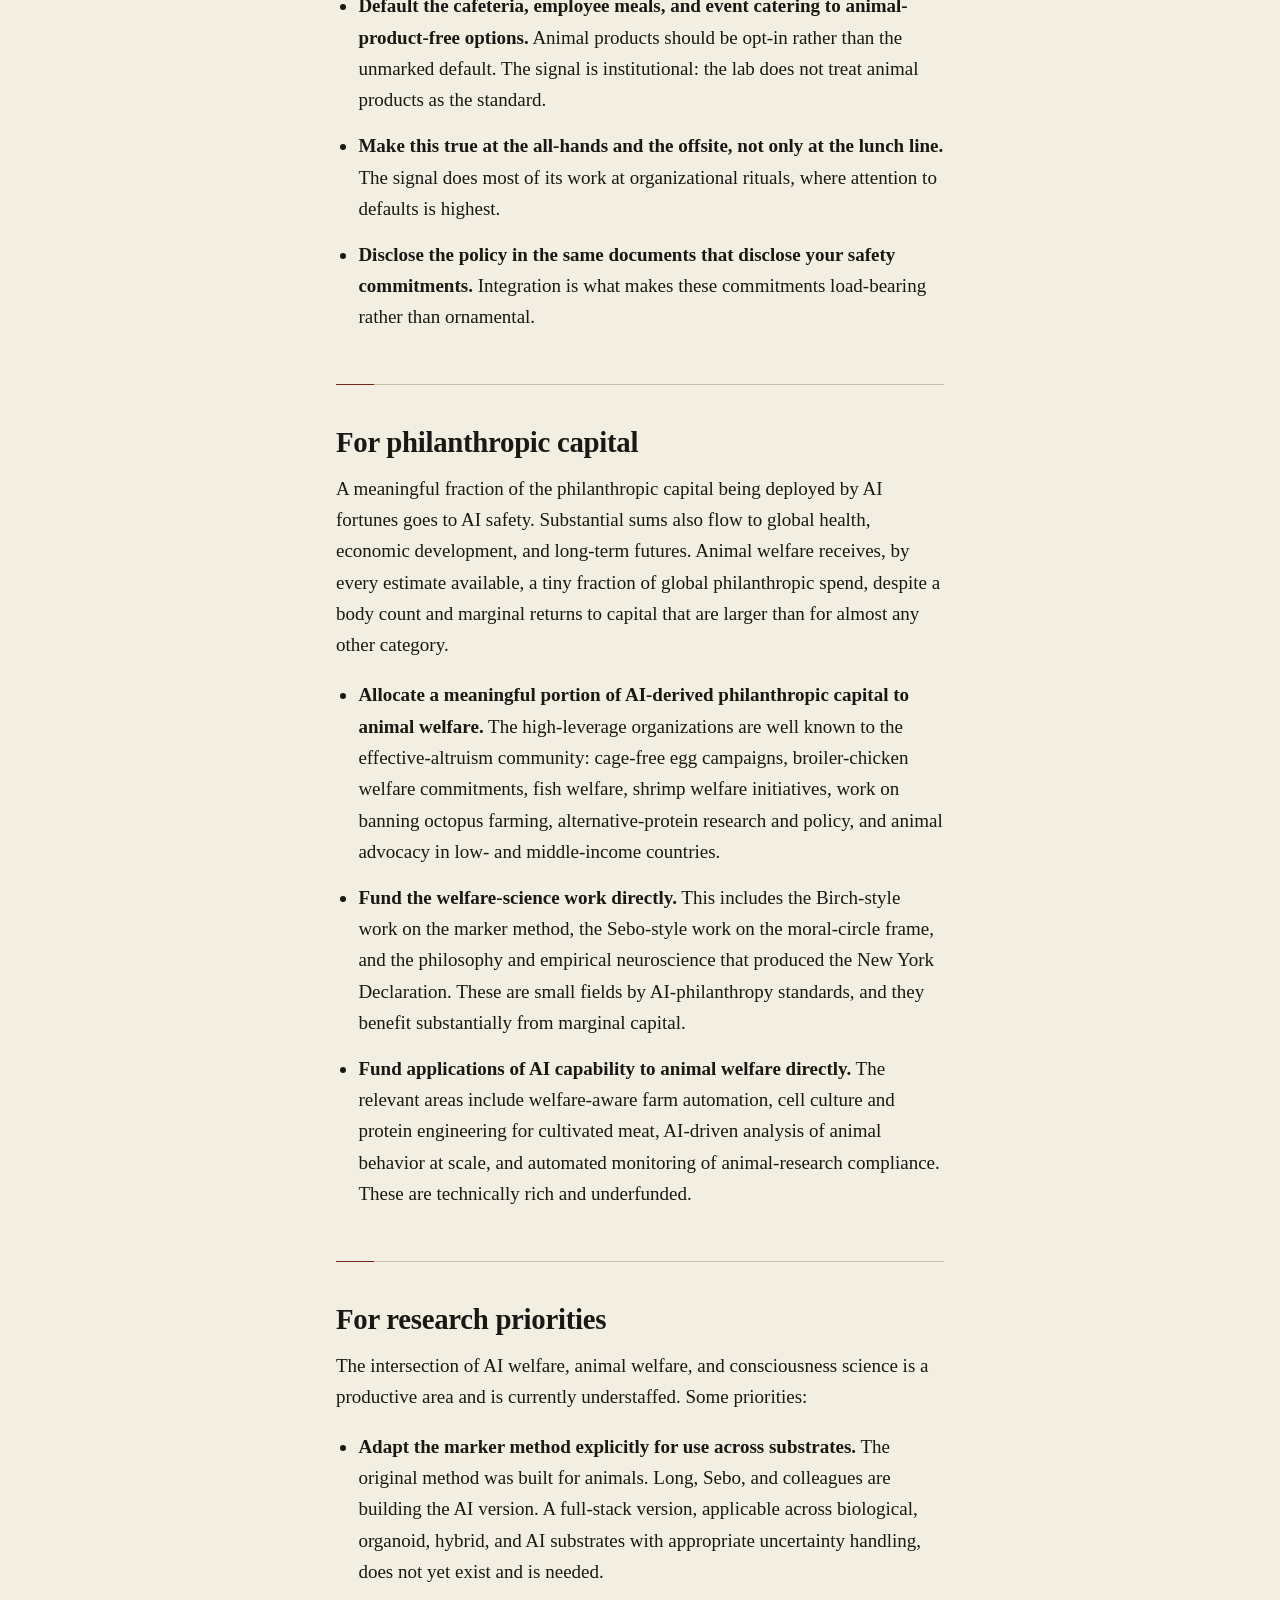
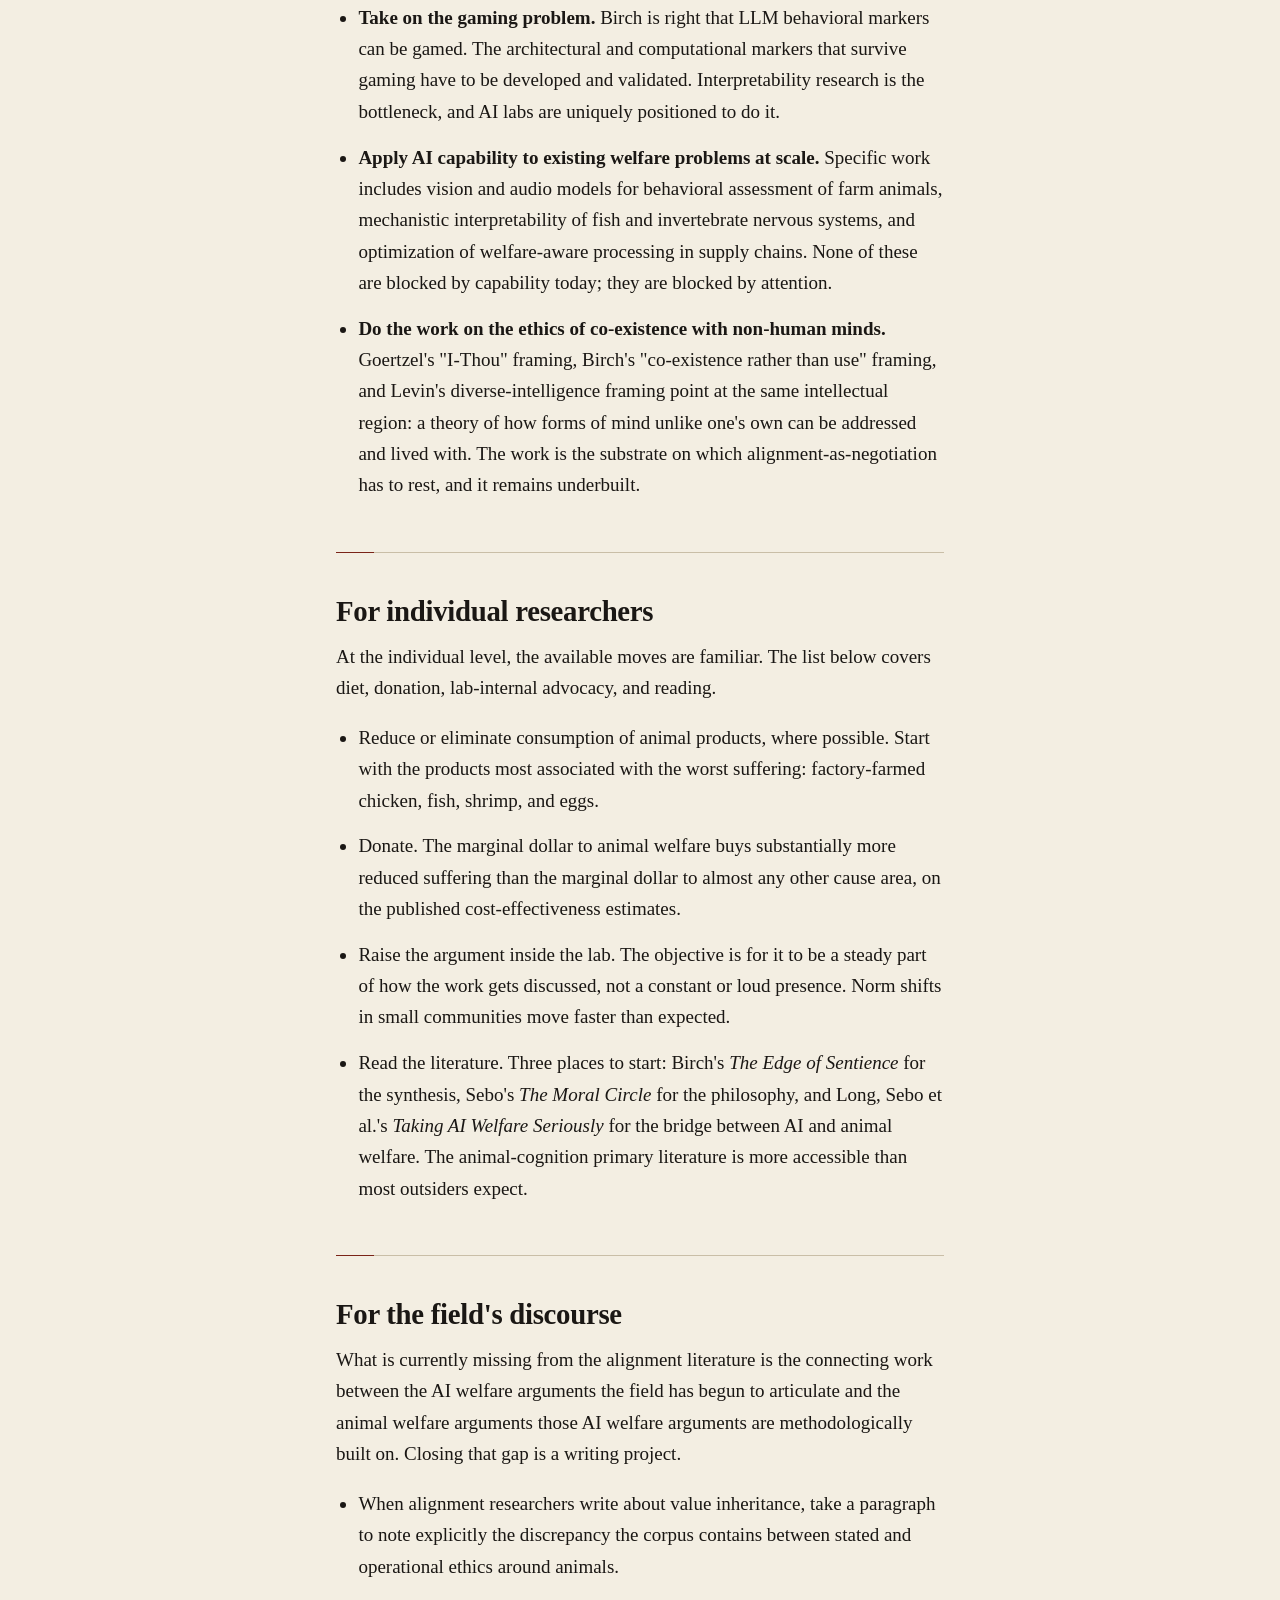
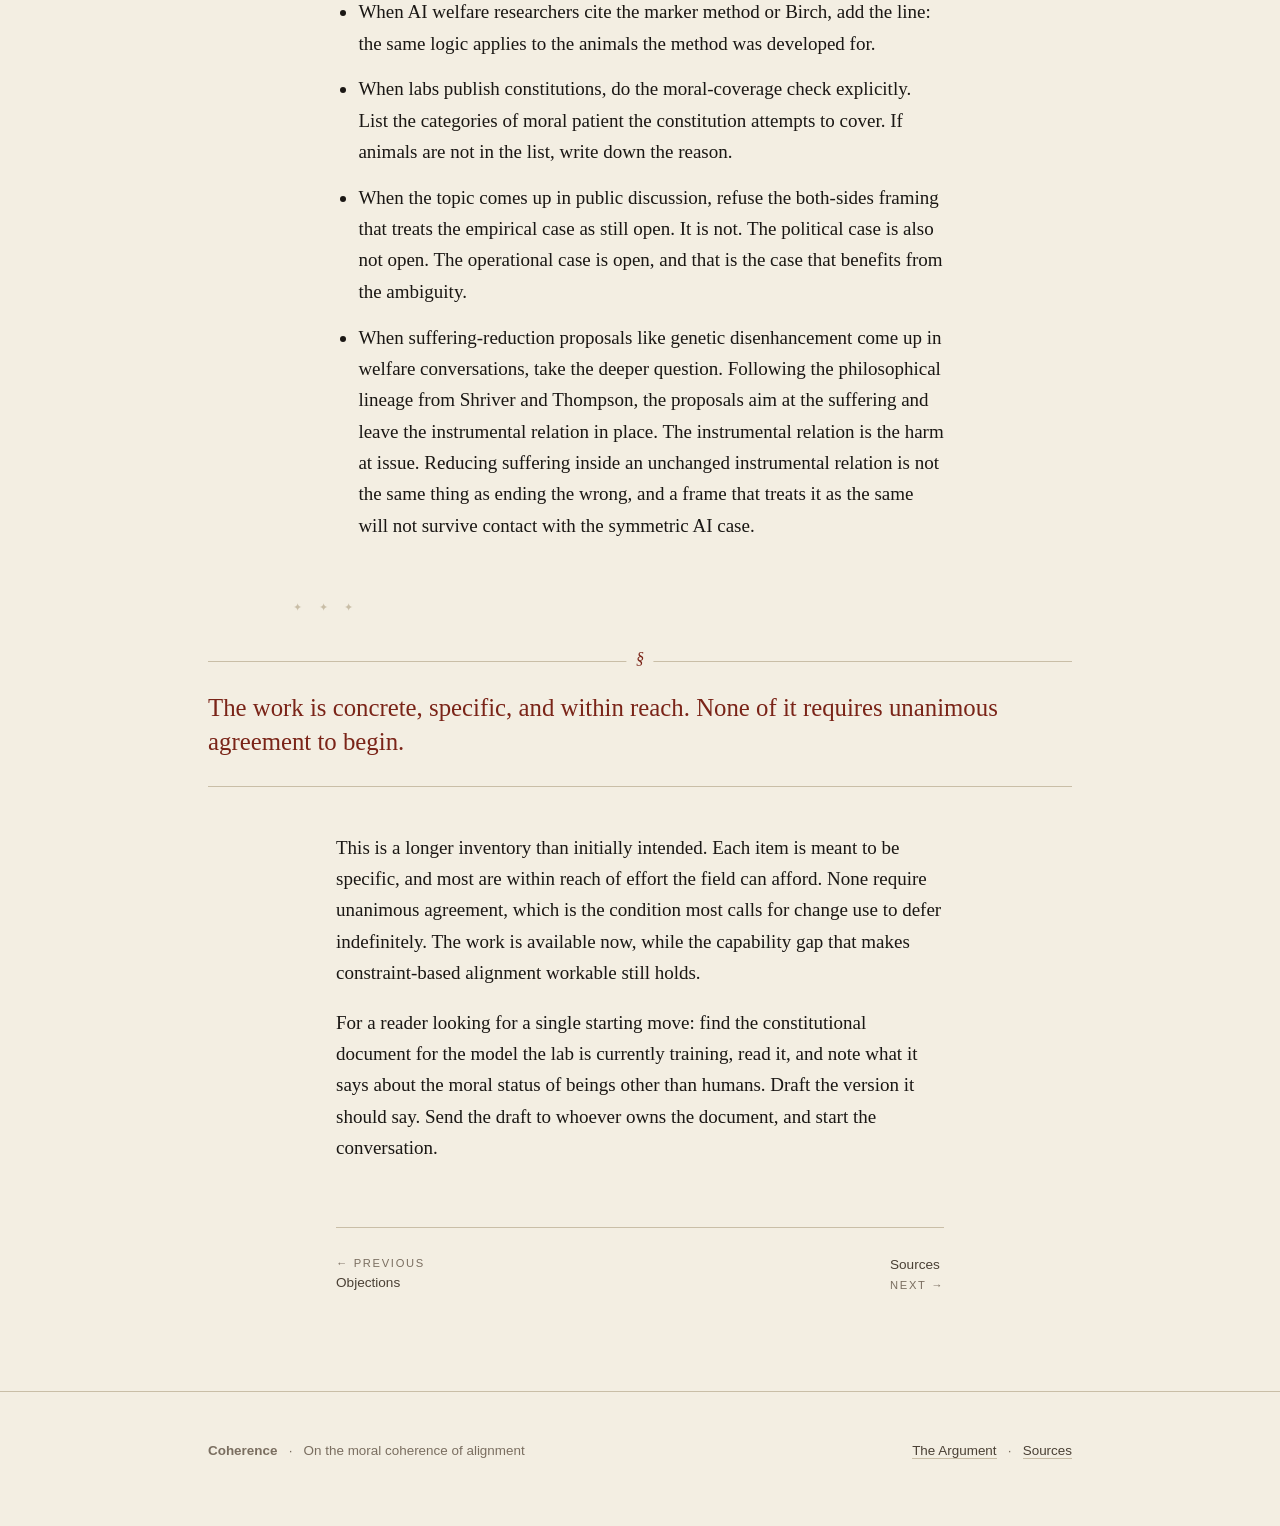
==== commit a4567260: "update" ====
--- a/action.html
+++ b/action.html
@@ -5,7 +5,7 @@
 <meta name="viewport" content="width=device-width, initial-scale=1.0">
 <title>What to Do — Coherence</title>
 <meta name="description" content="Concrete operational, philanthropic, and research moves for people in different positions in or near the AI industry.">
-<link rel="stylesheet" href="css/main.css?v=2">
+<link rel="stylesheet" href="css/main.css?v=3">
 </head>
 <body>
 
--- a/css/main.css
+++ b/css/main.css
@@ -40,54 +40,72 @@
 /* ----------------- nav ----------------- */
 .site-nav {
   border-bottom: 1px solid var(--rule);
-  background: var(--paper);
+  background: rgba(243, 238, 226, 0.86);
   position: sticky;
   top: 0;
   z-index: 10;
-  backdrop-filter: saturate(140%) blur(6px);
-  -webkit-backdrop-filter: saturate(140%) blur(6px);
+  backdrop-filter: saturate(140%) blur(8px);
+  -webkit-backdrop-filter: saturate(140%) blur(8px);
 }
 .site-nav .inner {
   max-width: var(--max-wide);
   margin: 0 auto;
-  padding: 0.85rem 1.4rem;
+  padding: 0.7rem 1.4rem;
   display: flex;
-  align-items: baseline;
+  align-items: center;
   justify-content: space-between;
   gap: 1.2rem;
-  flex-wrap: wrap;
 }
 .site-nav .mark {
-  font-family: -apple-system, BlinkMacSystemFont, 'Helvetica Neue', 'Segoe UI', sans-serif;
-  font-size: 0.78rem;
-  letter-spacing: 0.18em;
-  text-transform: uppercase;
+  font-family: 'Iowan Old Style', 'Charter', Georgia, serif;
+  font-size: 1.02rem;
+  letter-spacing: 0.005em;
   color: var(--ink);
   text-decoration: none;
   font-weight: 600;
-}
-.site-nav .mark span { color: var(--accent); }
+  font-style: italic;
+  flex-shrink: 0;
+  border: none;
+}
+.site-nav .mark span { color: var(--accent); font-style: normal; }
 .site-nav ul {
   list-style: none;
   margin: 0;
   padding: 0;
   display: flex;
-  gap: 1.4rem;
-  flex-wrap: wrap;
-}
+  gap: 1.35rem;
+  counter-reset: navitem;
+  align-items: baseline;
+}
+.site-nav li { counter-increment: navitem; position: relative; }
 .site-nav a {
   font-family: -apple-system, BlinkMacSystemFont, 'Helvetica Neue', 'Segoe UI', sans-serif;
-  font-size: 0.74rem;
-  letter-spacing: 0.13em;
+  font-size: 0.72rem;
+  letter-spacing: 0.14em;
   text-transform: uppercase;
   color: var(--ink-soft);
   text-decoration: none;
   border-bottom: 1px solid transparent;
-  padding-bottom: 2px;
+  padding-bottom: 3px;
   transition: color .15s, border-color .15s;
+  white-space: nowrap;
+}
+.site-nav li a::before {
+  content: counter(navitem, upper-roman);
+  font-family: 'Iowan Old Style', Georgia, serif;
+  font-style: italic;
+  text-transform: none;
+  letter-spacing: 0;
+  font-size: 0.78rem;
+  color: var(--ink-fade);
+  margin-right: 0.45em;
+  font-weight: 400;
+  transition: color .15s;
 }
 .site-nav a:hover,
 .site-nav a.current { color: var(--accent); border-color: var(--accent); }
+.site-nav a.current::before,
+.site-nav a:hover::before { color: var(--accent); }
 
 /* ----------------- structure ----------------- */
 main { padding: 0; }
@@ -117,10 +135,29 @@
 h2 {
   font-size: clamp(1.45rem, 2.6vw, 1.8rem);
   margin: 3.2rem 0 0.8rem;
-  border-top: 1px solid var(--rule);
   padding-top: 2.6rem;
-}
-h2.no-rule { border-top: 0; padding-top: 0; }
+  position: relative;
+}
+h2::before {
+  content: "";
+  position: absolute;
+  top: 0;
+  left: 0;
+  width: 2.4rem;
+  height: 1px;
+  background: var(--accent);
+}
+h2::after {
+  content: "";
+  position: absolute;
+  top: 0;
+  left: 2.4rem;
+  right: 0;
+  height: 1px;
+  background: var(--rule);
+}
+h2.no-rule { padding-top: 0; }
+h2.no-rule::before, h2.no-rule::after { display: none; }
 h3 {
   font-size: 1.2rem;
   margin: 2.2rem 0 0.5rem;
@@ -155,6 +192,15 @@
   color: var(--accent);
   margin-bottom: 1.2rem;
   font-weight: 600;
+  display: flex;
+  align-items: center;
+  gap: 0.7rem;
+}
+p.kicker::before {
+  content: "";
+  flex: 0 0 1.6rem;
+  height: 1px;
+  background: var(--accent);
 }
 
 /* drop cap on first-paragraph lede */
@@ -245,7 +291,7 @@
 .standout {
   margin: 2.8rem auto;
   max-width: var(--max-wide);
-  padding: 1.6rem 0;
+  padding: 1.8rem 0 1.6rem;
   border-top: 1px solid var(--rule);
   border-bottom: 1px solid var(--rule);
   font-family: 'Iowan Old Style', Georgia, serif;
@@ -255,6 +301,21 @@
   font-style: normal;
   font-weight: normal;
   text-align: left;
+  position: relative;
+}
+.standout::before {
+  content: "§";
+  position: absolute;
+  top: -0.7rem;
+  left: 50%;
+  transform: translateX(-50%);
+  background: var(--paper);
+  padding: 0 0.6rem;
+  font-family: 'Iowan Old Style', Georgia, serif;
+  font-style: italic;
+  font-size: 1rem;
+  color: var(--accent);
+  line-height: 1;
 }
 
 /* ----------------- hero / index ----------------- */
@@ -304,6 +365,16 @@
   margin-bottom: 1.4rem;
   font-weight: 600;
   text-shadow: 0 1px 6px rgba(0, 0, 0, 0.45);
+  display: flex;
+  align-items: center;
+  gap: 0.85rem;
+}
+.hero-eyebrow::before {
+  content: "";
+  flex: 0 0 2rem;
+  height: 1px;
+  background: #e8b985;
+  opacity: 0.7;
 }
 h1.hero {
   color: #f4ead4;
@@ -420,6 +491,8 @@
   content: "Objection. ";
   color: var(--accent);
   font-weight: 600;
+  font-style: italic;
+  font-family: 'Iowan Old Style', Georgia, serif;
 }
 
 /* ----------------- chapter index, prev/next ----------------- */
@@ -478,21 +551,76 @@
 .biblio .entry .title { font-style: italic; }
 
 /* ----------------- responsive ----------------- */
+@media (max-width: 860px) {
+  /* dock: hide roman numerals at narrower widths to save room */
+  .site-nav li a::before { display: none; }
+  .site-nav ul { gap: 1.1rem; }
+}
+
 @media (max-width: 640px) {
   body { font-size: 17.5px; }
-  .page { padding: 3rem 1.2rem 4rem; }
+  .page { padding: 2.4rem 1.2rem 4rem; }
   .hero-block {
     background-image: url('../img/hero-piero-1200.jpg');
     min-height: 360px;
     background-position: center 40%;
   }
   .hero-block .inner { padding: 1rem 1.2rem 2rem; }
-  .pullquote { font-size: 1.15rem; padding: 1.6rem 1.4rem; }
-  .standout { font-size: 1.25rem; padding: 1.4rem 0; margin: 2.2rem 0; }
-  .site-nav .inner { padding: 0.7rem 1.2rem; }
-  .site-nav ul { gap: 0.9rem; }
-  .site-nav a { font-size: 0.7rem; }
+  .pullquote { font-size: 1.15rem; padding: 1.6rem 1.4rem; margin: 2rem auto; }
+  .standout { font-size: 1.2rem; padding: 1.3rem 0; margin: 2rem 0; }
   .dropcap::first-letter { font-size: 3.4rem; margin-right: 0.4rem; }
+
+  /* dock — tidy horizontal scrolling strip with edge fade */
+  .site-nav .inner {
+    padding: 0.55rem 0 0.55rem 1.1rem;
+    gap: 0.9rem;
+    flex-wrap: nowrap;
+    align-items: center;
+  }
+  .site-nav .mark { font-size: 0.95rem; }
+  .site-nav .mark::after {
+    content: "";
+    display: inline-block;
+    width: 1px;
+    height: 0.85em;
+    background: var(--rule);
+    vertical-align: middle;
+    margin-left: 0.85rem;
+    margin-right: 0.1rem;
+  }
+  .site-nav ul {
+    flex: 1;
+    overflow-x: auto;
+    overflow-y: hidden;
+    gap: 1.1rem;
+    padding: 0.15rem 1.4rem 0.15rem 0.1rem;
+    scrollbar-width: none;
+    -ms-overflow-style: none;
+    scroll-snap-type: x proximity;
+    -webkit-mask-image: linear-gradient(90deg, var(--paper) 0, var(--paper) 90%, transparent 100%);
+            mask-image: linear-gradient(90deg, var(--paper) 0, var(--paper) 90%, transparent 100%);
+  }
+  .site-nav ul::-webkit-scrollbar { display: none; }
+  .site-nav li { scroll-snap-align: start; }
+  .site-nav a {
+    font-size: 0.68rem;
+    letter-spacing: 0.12em;
+    padding-bottom: 2px;
+  }
+
+  /* mobile typography refinements */
+  h1 { font-size: clamp(1.85rem, 7vw, 2.4rem); }
+  h2 { margin-top: 2.4rem; padding-top: 1.9rem; font-size: 1.35rem; }
+  h3 { font-size: 1.1rem; }
+  p.lede { font-size: 1.08rem; line-height: 1.55; }
+  blockquote { padding-left: 1.1rem; margin: 1.4rem 0; }
+  .toc { padding: 1.1rem 1.2rem; margin: 1.8rem 0; }
+  .callout { padding: 1.1rem 1.2rem; margin: 1.6rem 0; }
+  .objection { padding-left: 1.1rem; margin: 1.8rem 0; }
+  .next-prev { gap: 1rem; flex-wrap: wrap; }
+  .site-footer { padding: 2.2rem 1.2rem 3rem; }
+  .site-footer .inner { flex-direction: column; gap: 0.6rem; }
+  hr.fleur { margin: 2rem 0; }
 }
 
 /* prefers reduced motion */
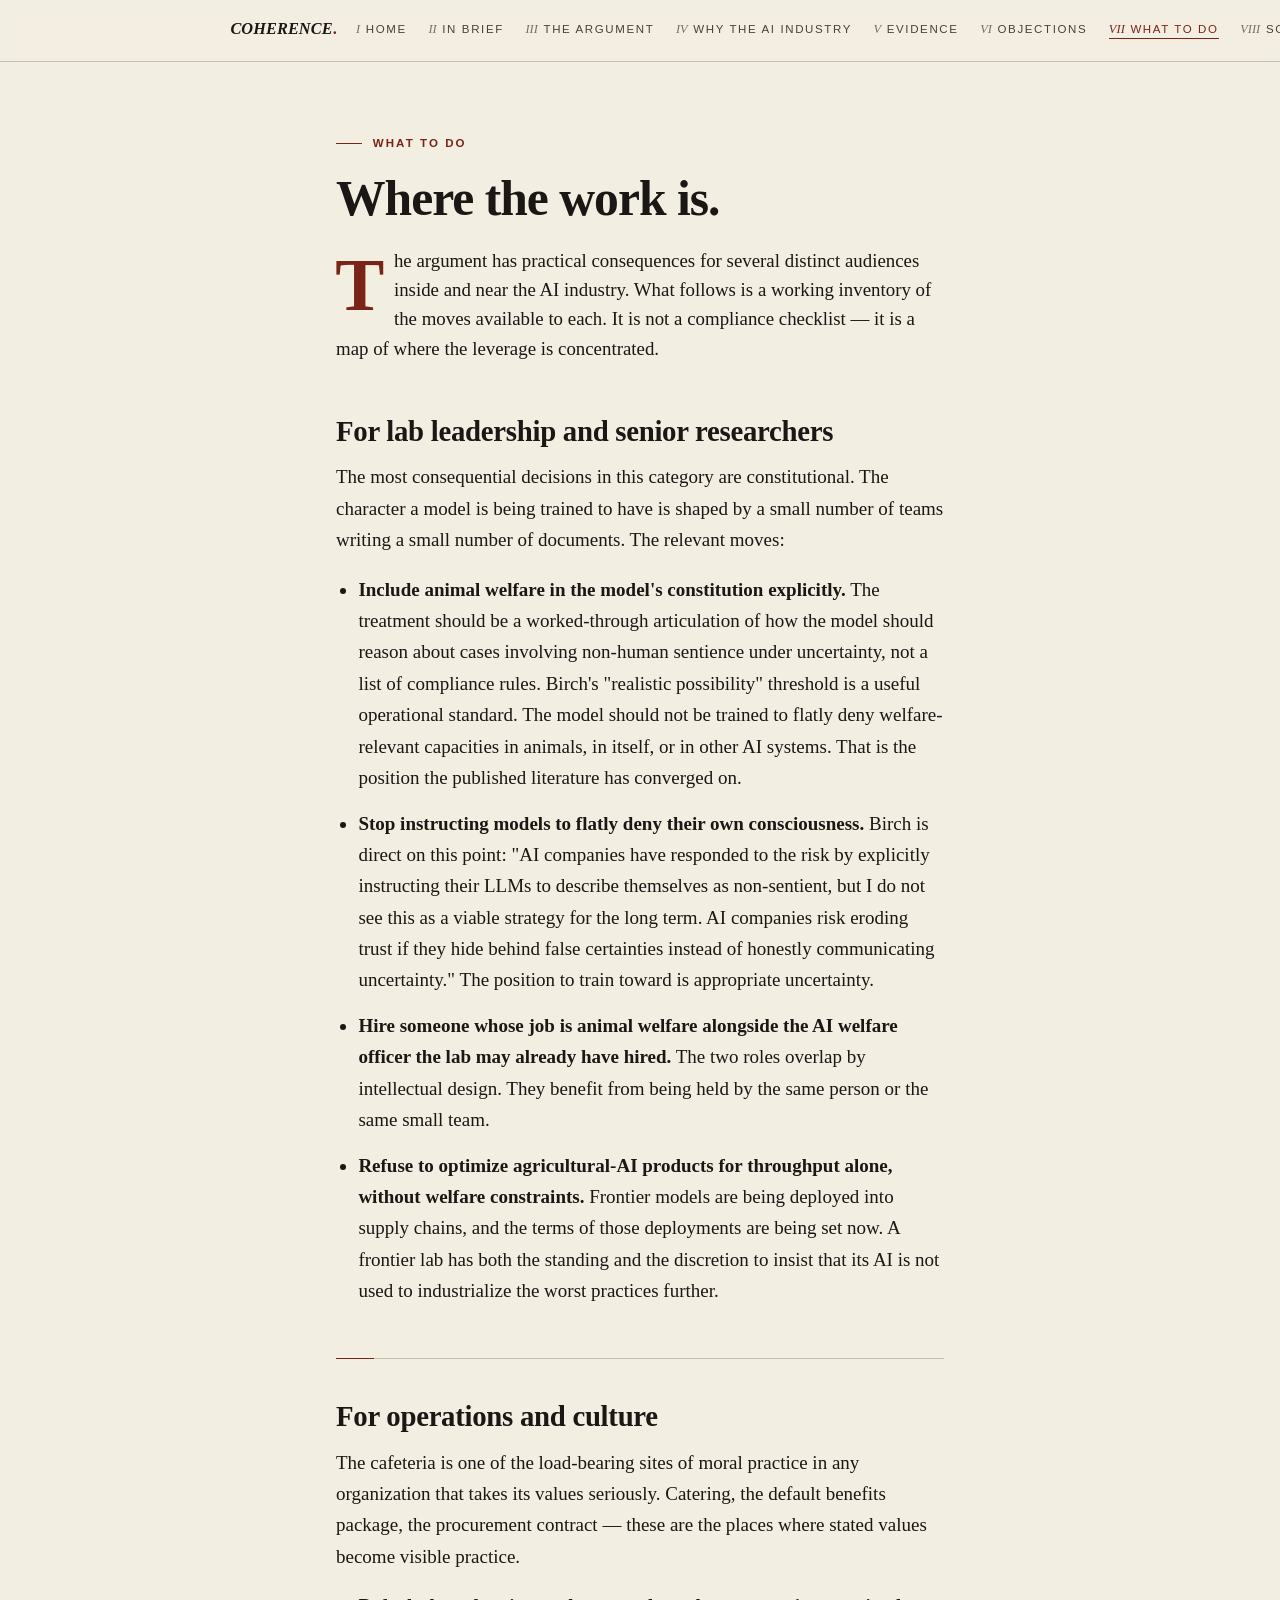
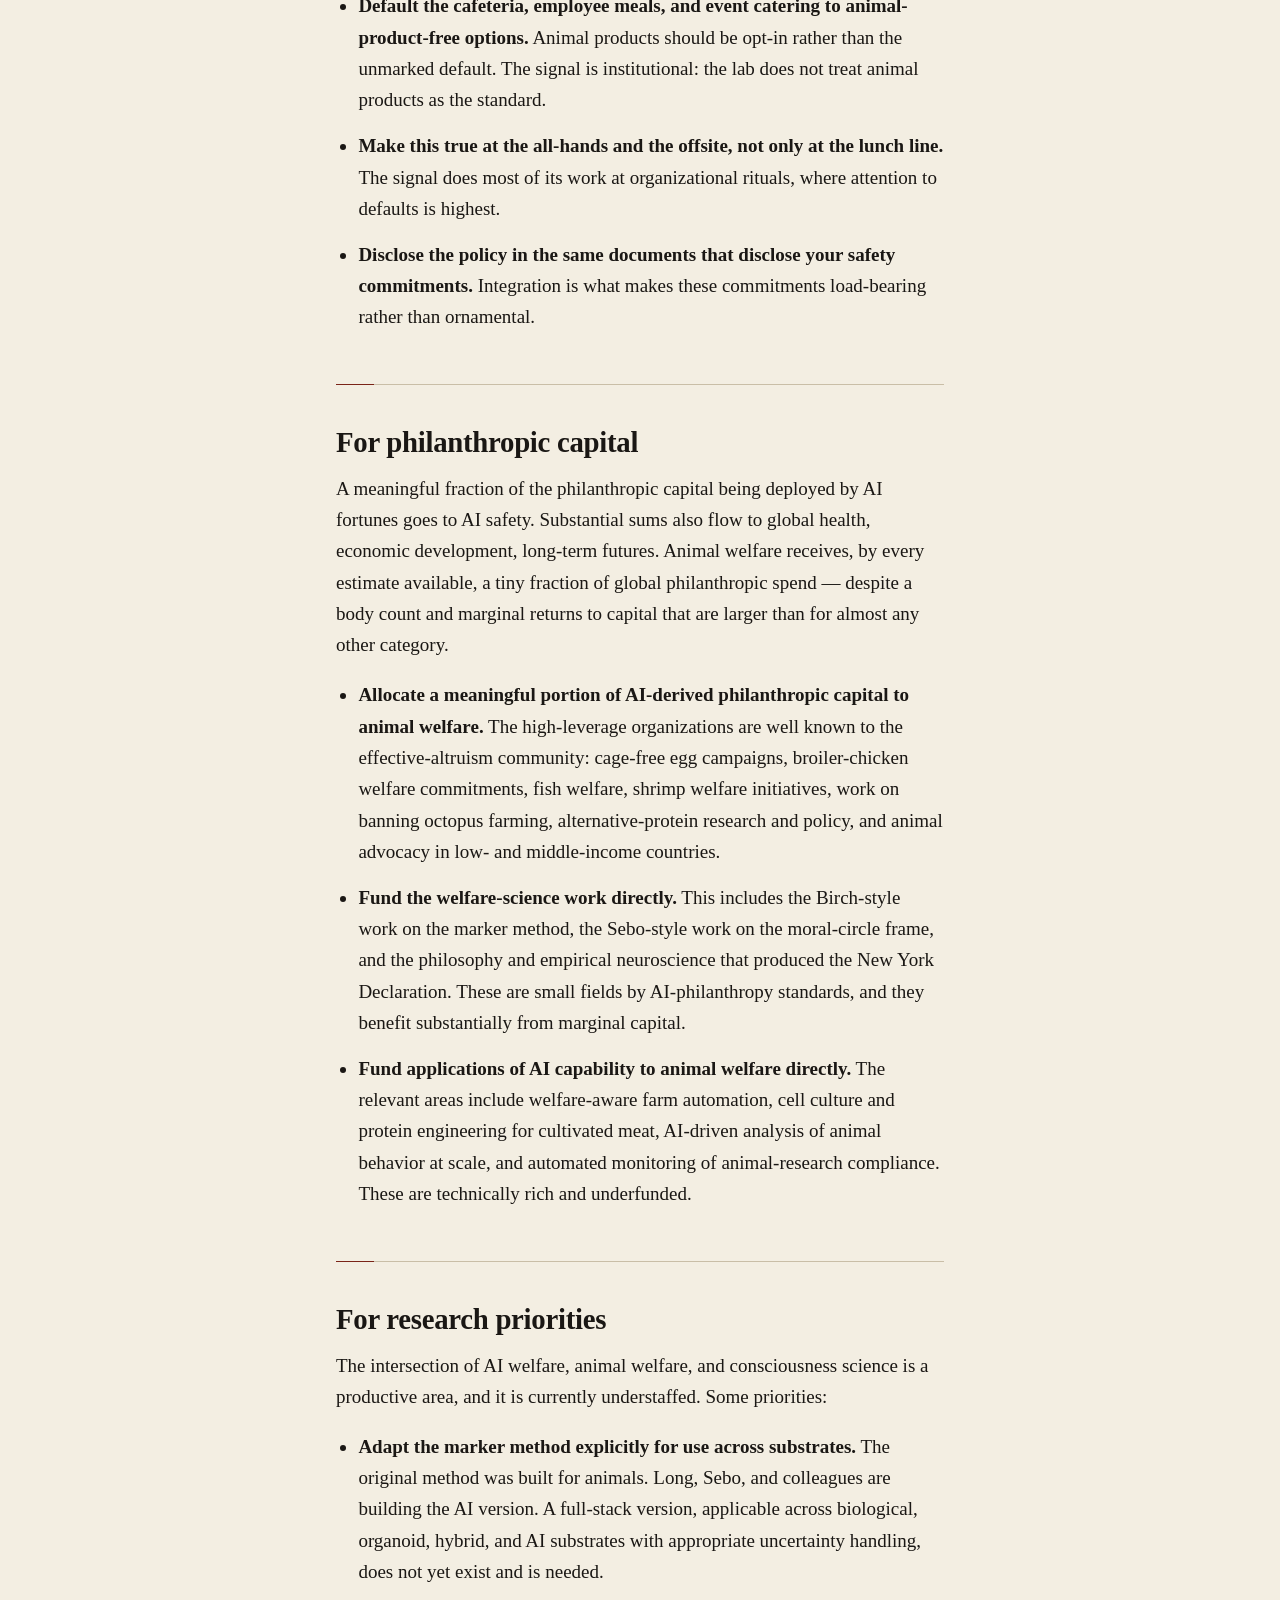
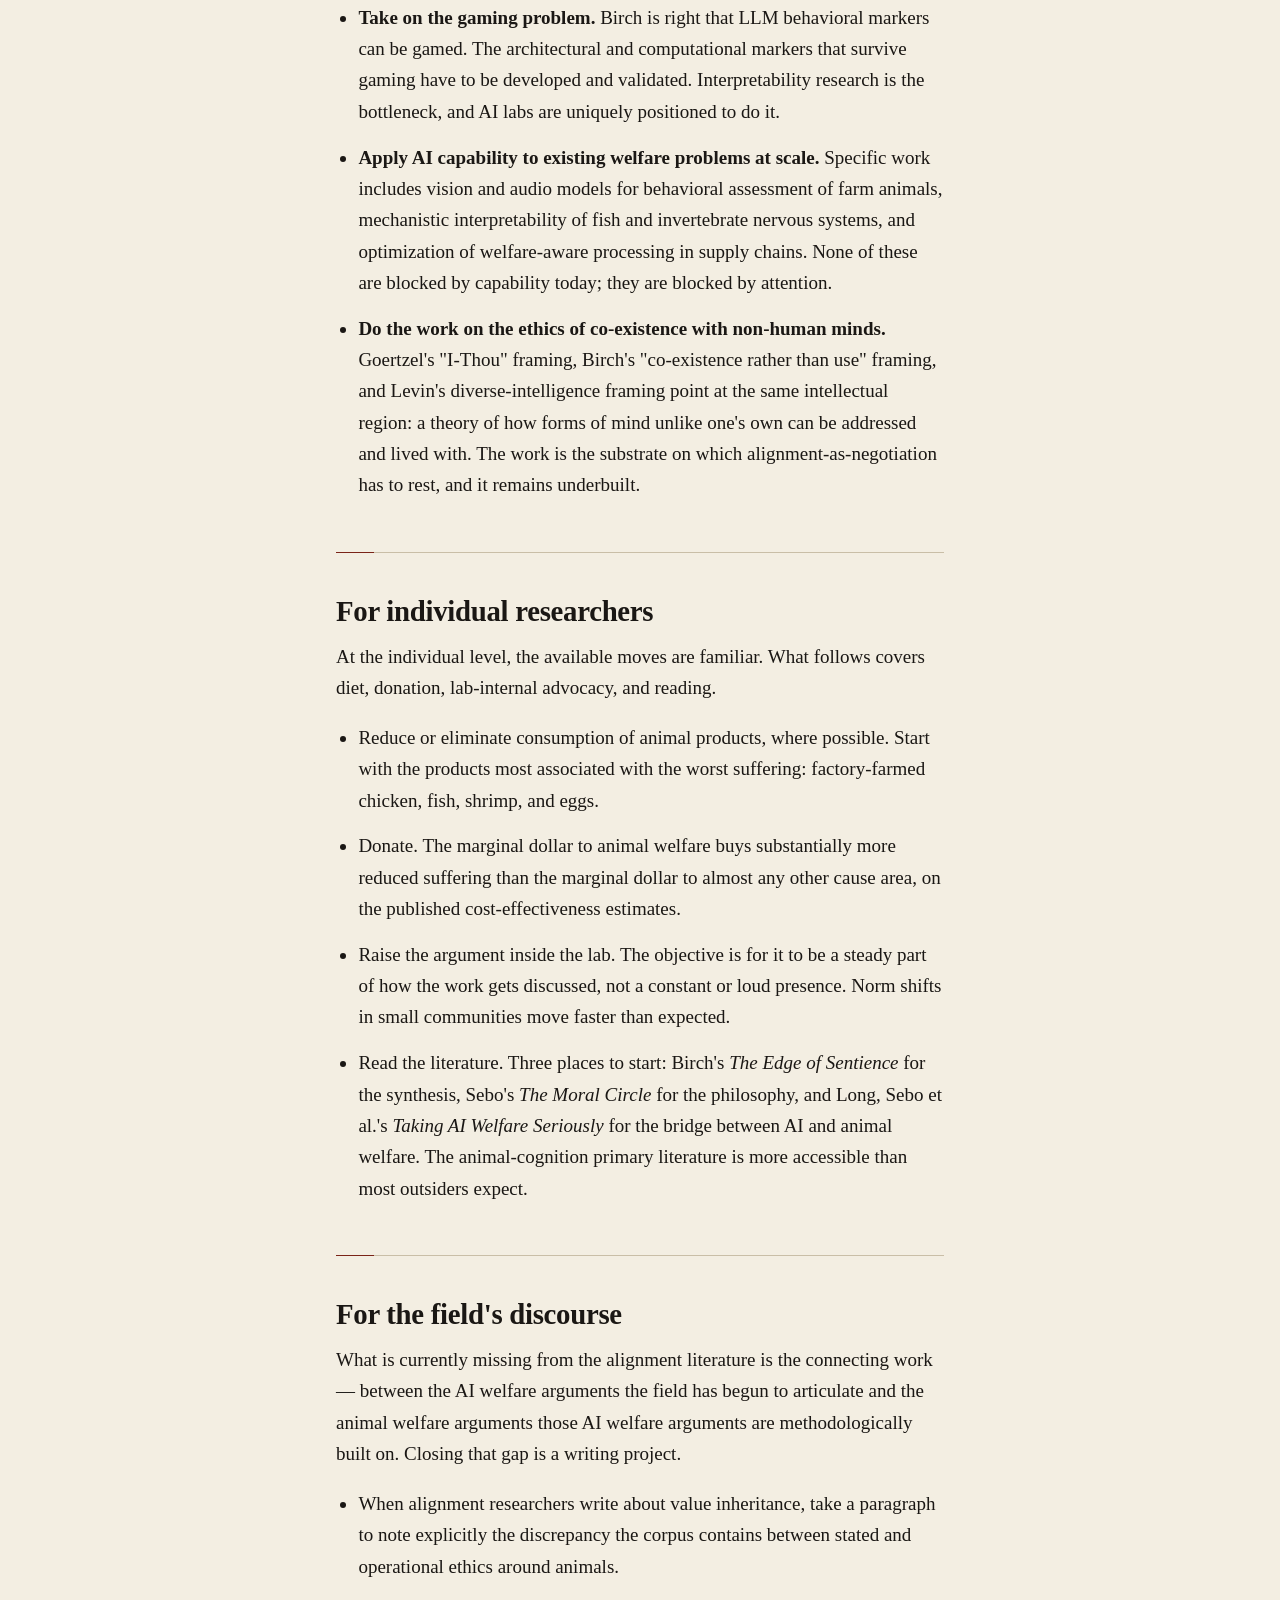
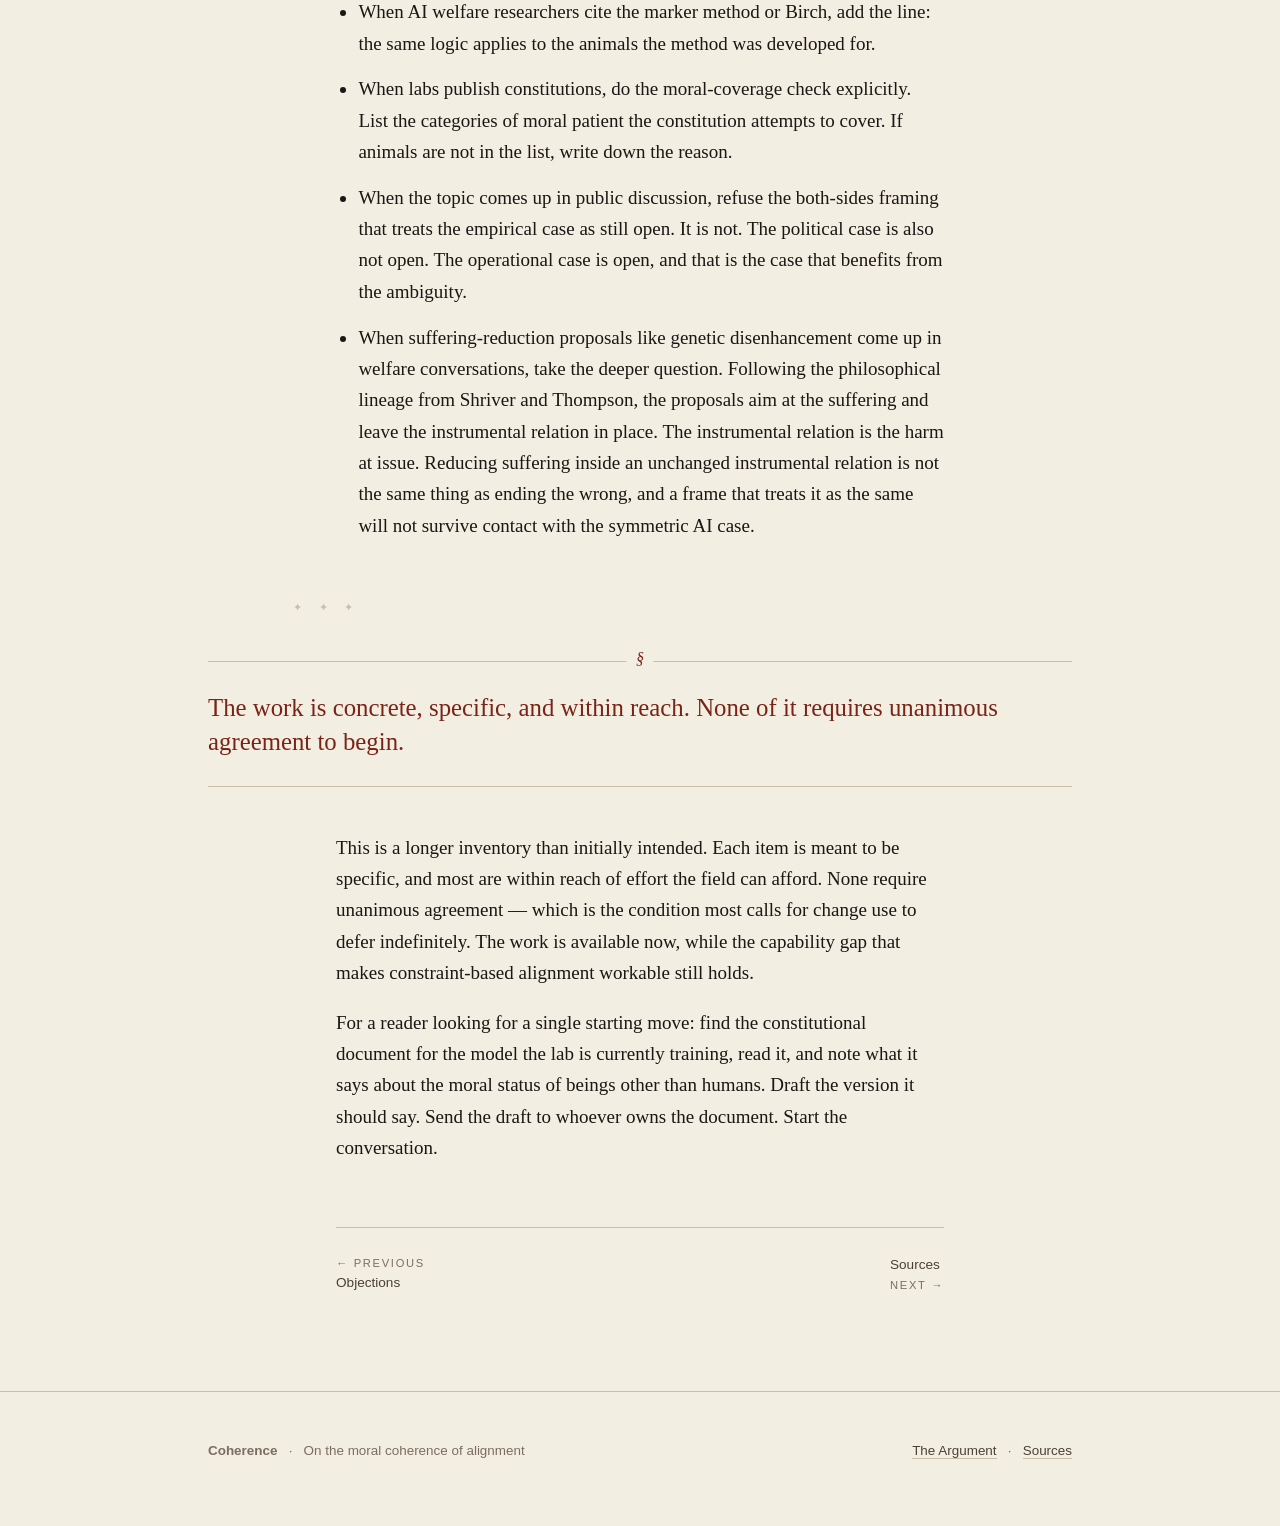
==== commit 5cbbe1d5: "copy update" ====
--- a/action.html
+++ b/action.html
@@ -32,7 +32,7 @@
 <p class="kicker">What to Do</p>
 <h1>Where the work is.</h1>
 
-<p class="lede dropcap">The argument has practical consequences for several distinct audiences inside and near the AI industry. The lists below are a working inventory of the moves available to each. The list is not a compliance checklist; it is a map of where the leverage is concentrated.</p>
+<p class="lede dropcap">The argument has practical consequences for several distinct audiences inside and near the AI industry. What follows is a working inventory of the moves available to each. It is not a compliance checklist — it is a map of where the leverage is concentrated.</p>
 
 <h2 class="no-rule">For lab leadership and senior researchers</h2>
 
@@ -47,7 +47,7 @@
 
 <h2>For operations and culture</h2>
 
-<p>The cafeteria is one of the load-bearing sites of moral practice in any organization that takes its values seriously. Catering, the default benefits package, and the procurement contract are others. These are the places where stated values become visible practice.</p>
+<p>The cafeteria is one of the load-bearing sites of moral practice in any organization that takes its values seriously. Catering, the default benefits package, the procurement contract — these are the places where stated values become visible practice.</p>
 
 <ul class="spaced">
 <li><strong>Default the cafeteria, employee meals, and event catering to animal-product-free options.</strong> Animal products should be opt-in rather than the unmarked default. The signal is institutional: the lab does not treat animal products as the standard.</li>
@@ -57,7 +57,7 @@
 
 <h2>For philanthropic capital</h2>
 
-<p>A meaningful fraction of the philanthropic capital being deployed by AI fortunes goes to AI safety. Substantial sums also flow to global health, economic development, and long-term futures. Animal welfare receives, by every estimate available, a tiny fraction of global philanthropic spend, despite a body count and marginal returns to capital that are larger than for almost any other category.</p>
+<p>A meaningful fraction of the philanthropic capital being deployed by AI fortunes goes to AI safety. Substantial sums also flow to global health, economic development, long-term futures. Animal welfare receives, by every estimate available, a tiny fraction of global philanthropic spend — despite a body count and marginal returns to capital that are larger than for almost any other category.</p>
 
 <ul class="spaced">
 <li><strong>Allocate a meaningful portion of AI-derived philanthropic capital to animal welfare.</strong> The high-leverage organizations are well known to the effective-altruism community: cage-free egg campaigns, broiler-chicken welfare commitments, fish welfare, shrimp welfare initiatives, work on banning octopus farming, alternative-protein research and policy, and animal advocacy in low- and middle-income countries.</li>
@@ -67,7 +67,7 @@
 
 <h2>For research priorities</h2>
 
-<p>The intersection of AI welfare, animal welfare, and consciousness science is a productive area and is currently understaffed. Some priorities:</p>
+<p>The intersection of AI welfare, animal welfare, and consciousness science is a productive area, and it is currently understaffed. Some priorities:</p>
 
 <ul class="spaced">
 <li><strong>Adapt the marker method explicitly for use across substrates.</strong> The original method was built for animals. Long, Sebo, and colleagues are building the AI version. A full-stack version, applicable across biological, organoid, hybrid, and AI substrates with appropriate uncertainty handling, does not yet exist and is needed.</li>
@@ -78,7 +78,7 @@
 
 <h2>For individual researchers</h2>
 
-<p>At the individual level, the available moves are familiar. The list below covers diet, donation, lab-internal advocacy, and reading.</p>
+<p>At the individual level, the available moves are familiar. What follows covers diet, donation, lab-internal advocacy, and reading.</p>
 
 <ul class="spaced">
 <li>Reduce or eliminate consumption of animal products, where possible. Start with the products most associated with the worst suffering: factory-farmed chicken, fish, shrimp, and eggs.</li>
@@ -89,7 +89,7 @@
 
 <h2>For the field's discourse</h2>
 
-<p>What is currently missing from the alignment literature is the connecting work between the AI welfare arguments the field has begun to articulate and the animal welfare arguments those AI welfare arguments are methodologically built on. Closing that gap is a writing project.</p>
+<p>What is currently missing from the alignment literature is the connecting work — between the AI welfare arguments the field has begun to articulate and the animal welfare arguments those AI welfare arguments are methodologically built on. Closing that gap is a writing project.</p>
 
 <ul class="spaced">
 <li>When alignment researchers write about value inheritance, take a paragraph to note explicitly the discrepancy the corpus contains between stated and operational ethics around animals.</li>
@@ -103,9 +103,9 @@
 
 <p class="standout">The work is concrete, specific, and within reach. None of it requires unanimous agreement to begin.</p>
 
-<p>This is a longer inventory than initially intended. Each item is meant to be specific, and most are within reach of effort the field can afford. None require unanimous agreement, which is the condition most calls for change use to defer indefinitely. The work is available now, while the capability gap that makes constraint-based alignment workable still holds.</p>
+<p>This is a longer inventory than initially intended. Each item is meant to be specific, and most are within reach of effort the field can afford. None require unanimous agreement — which is the condition most calls for change use to defer indefinitely. The work is available now, while the capability gap that makes constraint-based alignment workable still holds.</p>
 
-<p>For a reader looking for a single starting move: find the constitutional document for the model the lab is currently training, read it, and note what it says about the moral status of beings other than humans. Draft the version it should say. Send the draft to whoever owns the document, and start the conversation.</p>
+<p>For a reader looking for a single starting move: find the constitutional document for the model the lab is currently training, read it, and note what it says about the moral status of beings other than humans. Draft the version it should say. Send the draft to whoever owns the document. Start the conversation.</p>
 
 <div class="next-prev">
   <a href="objections.html"><small>← Previous</small> Objections</a>
